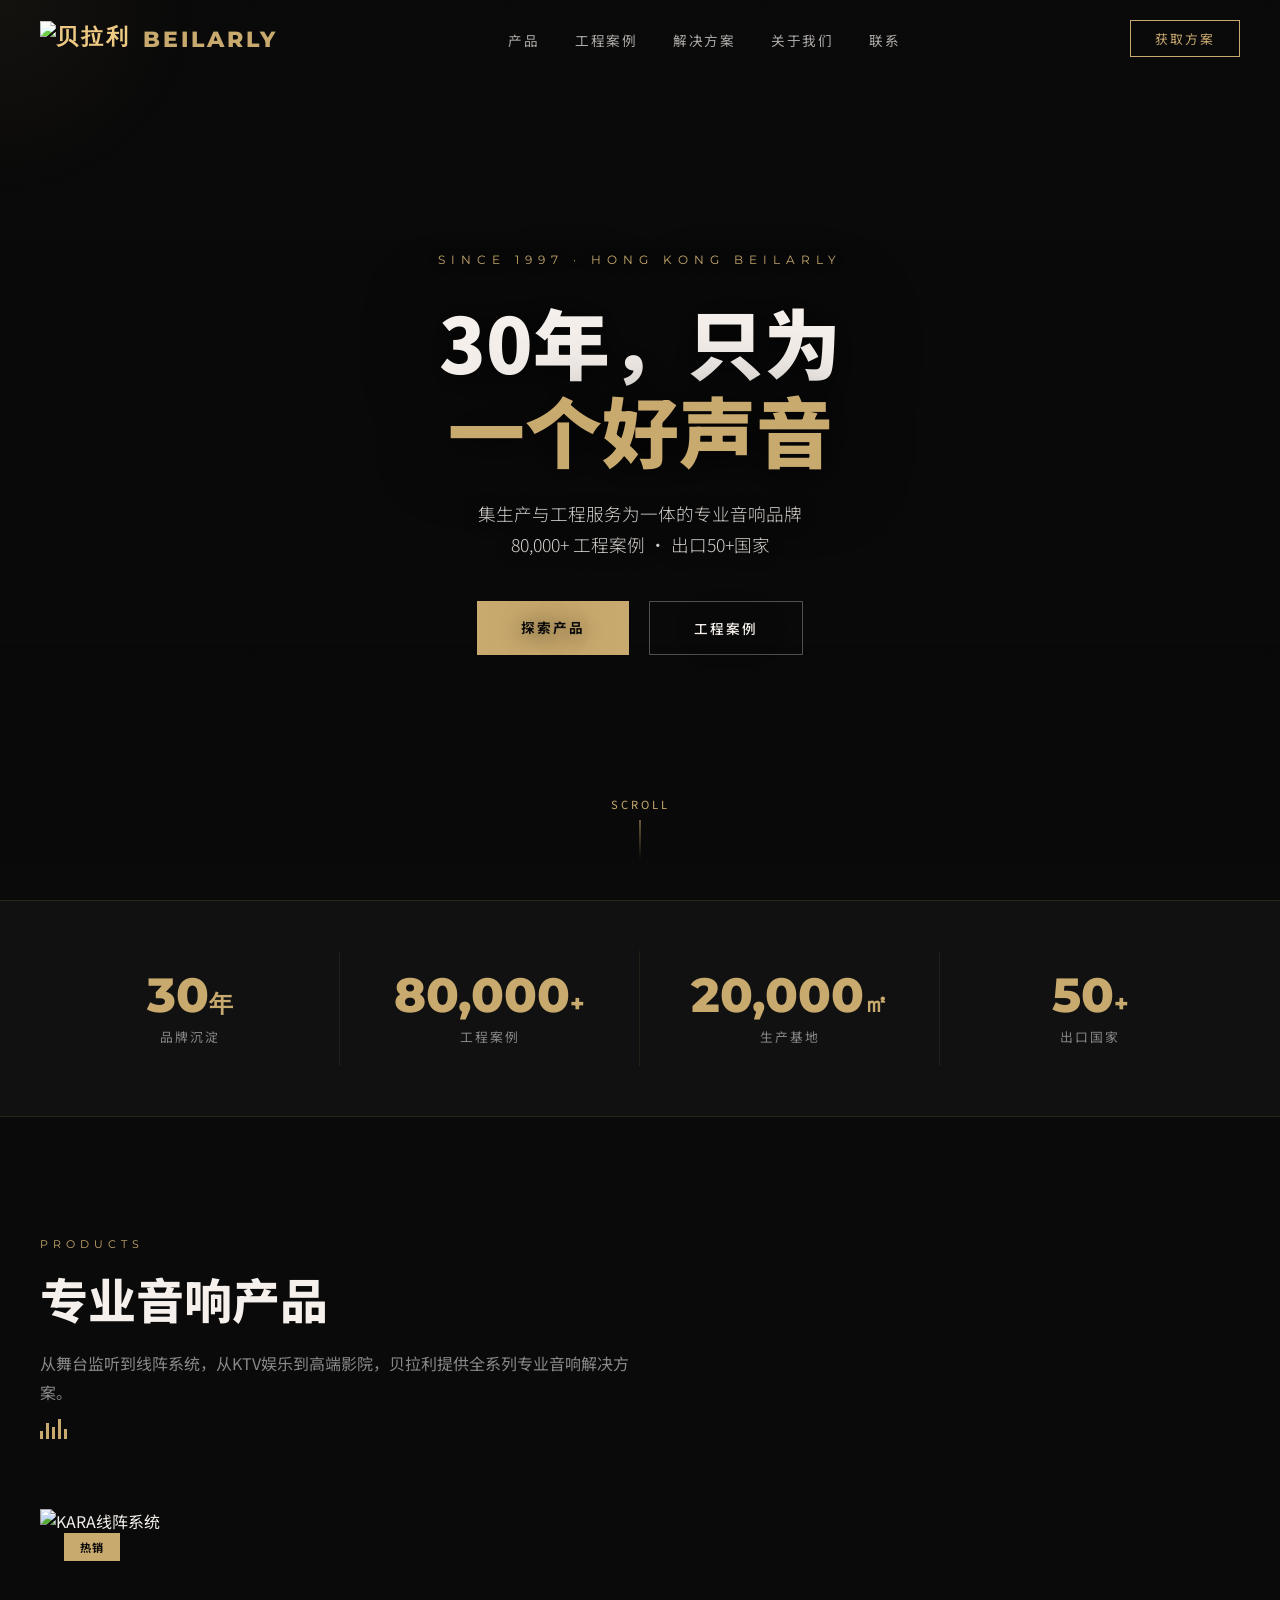
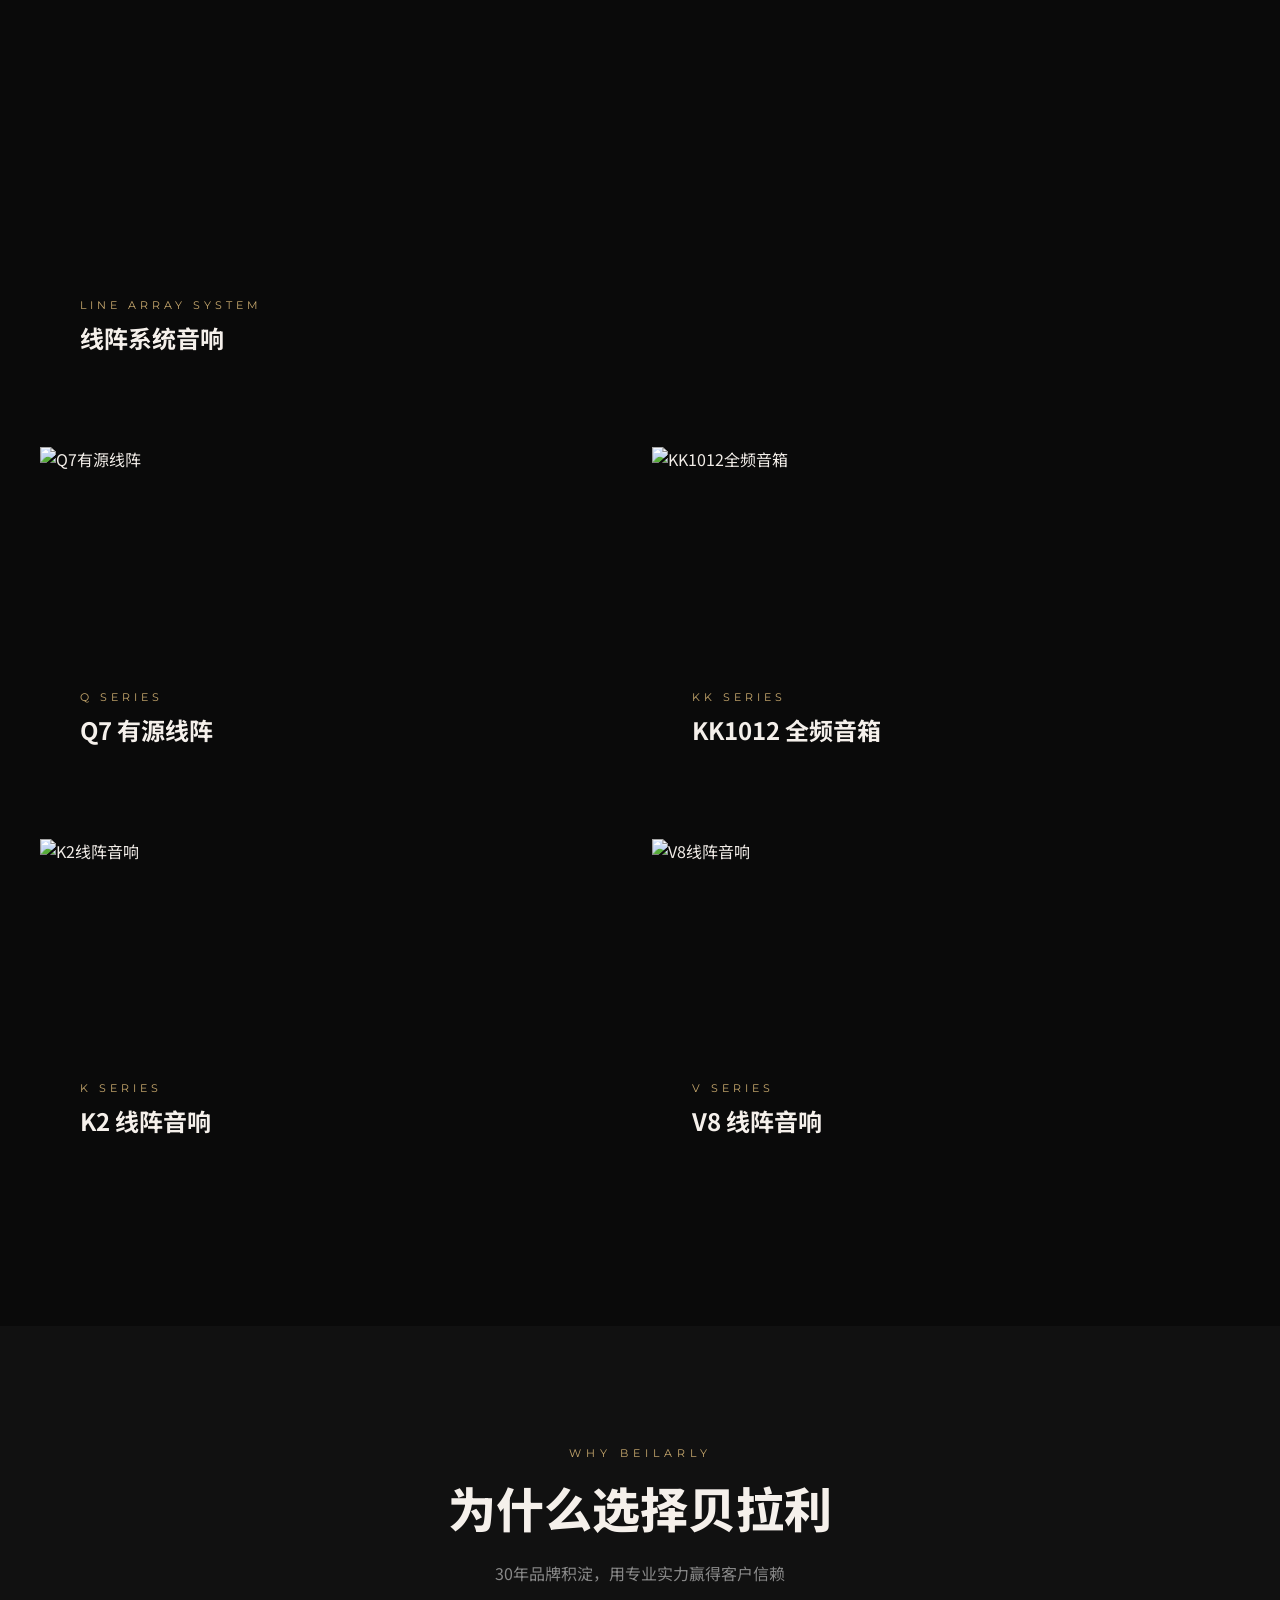
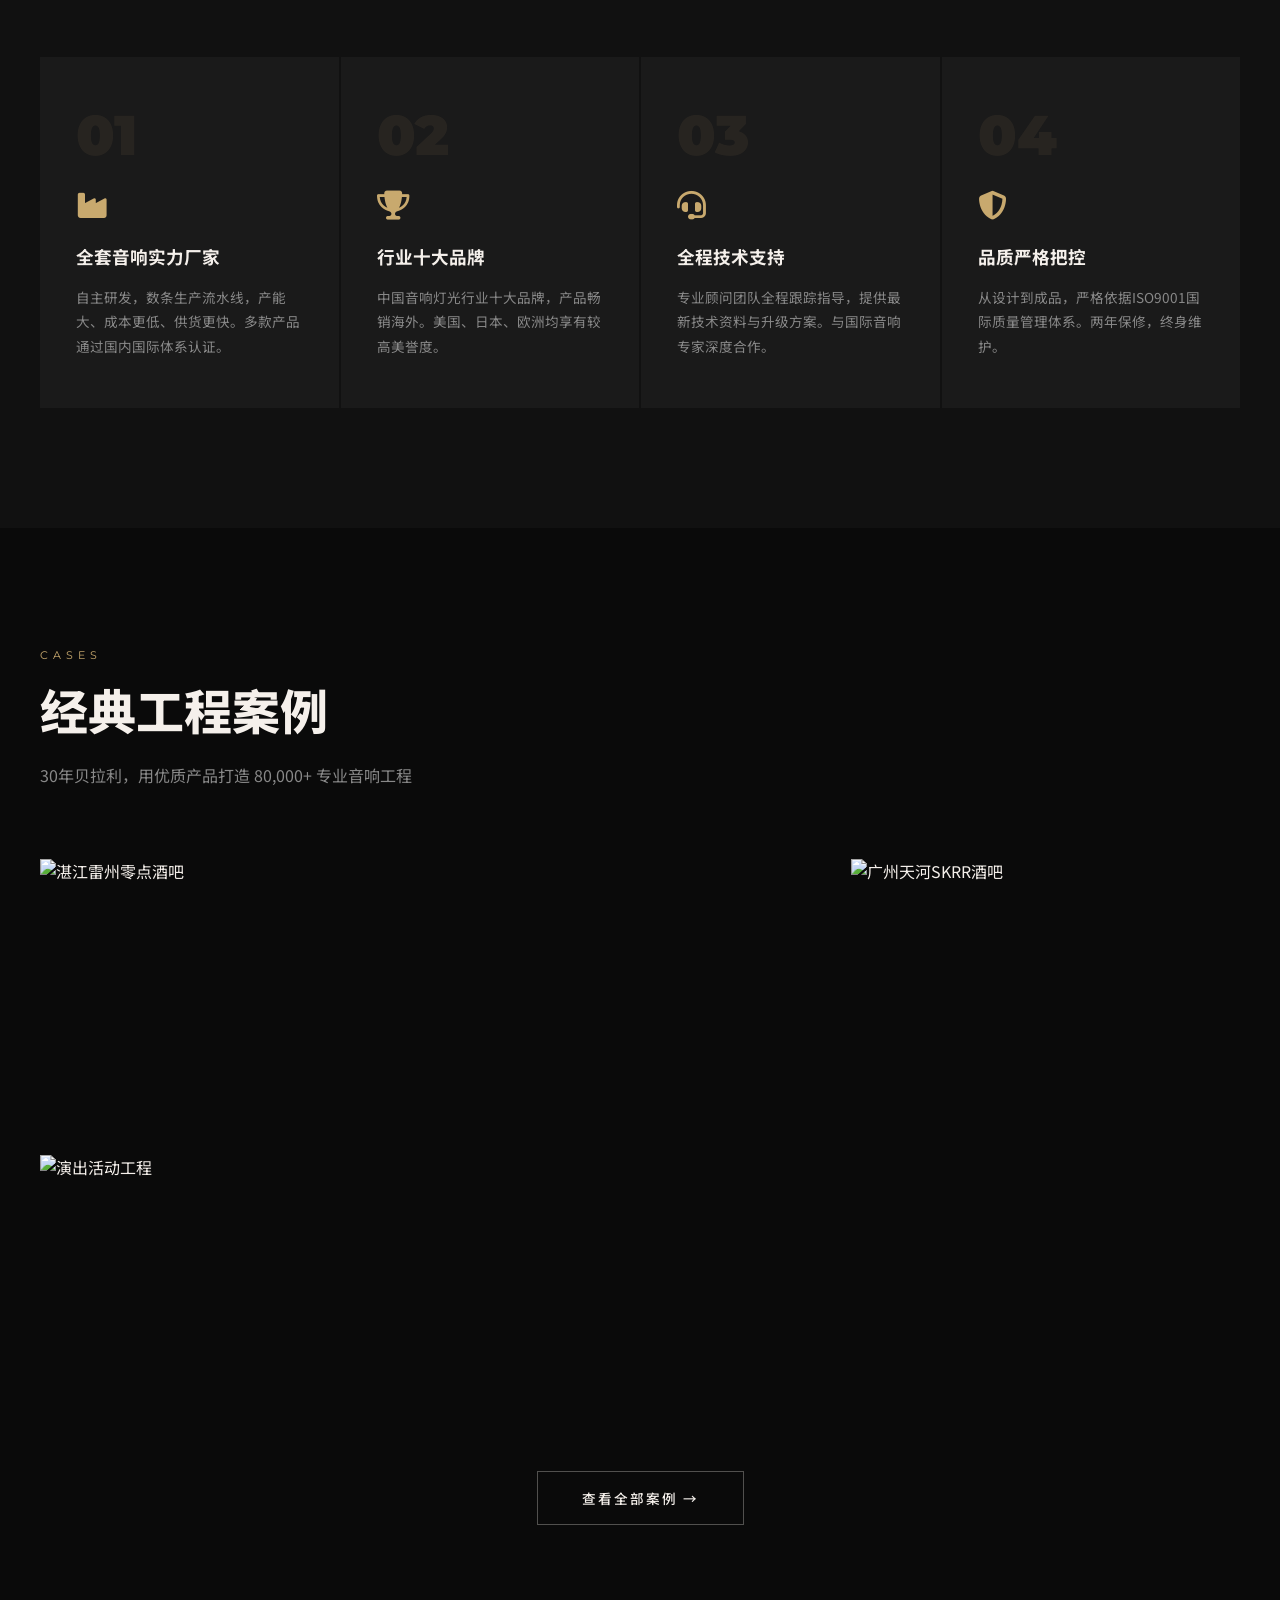
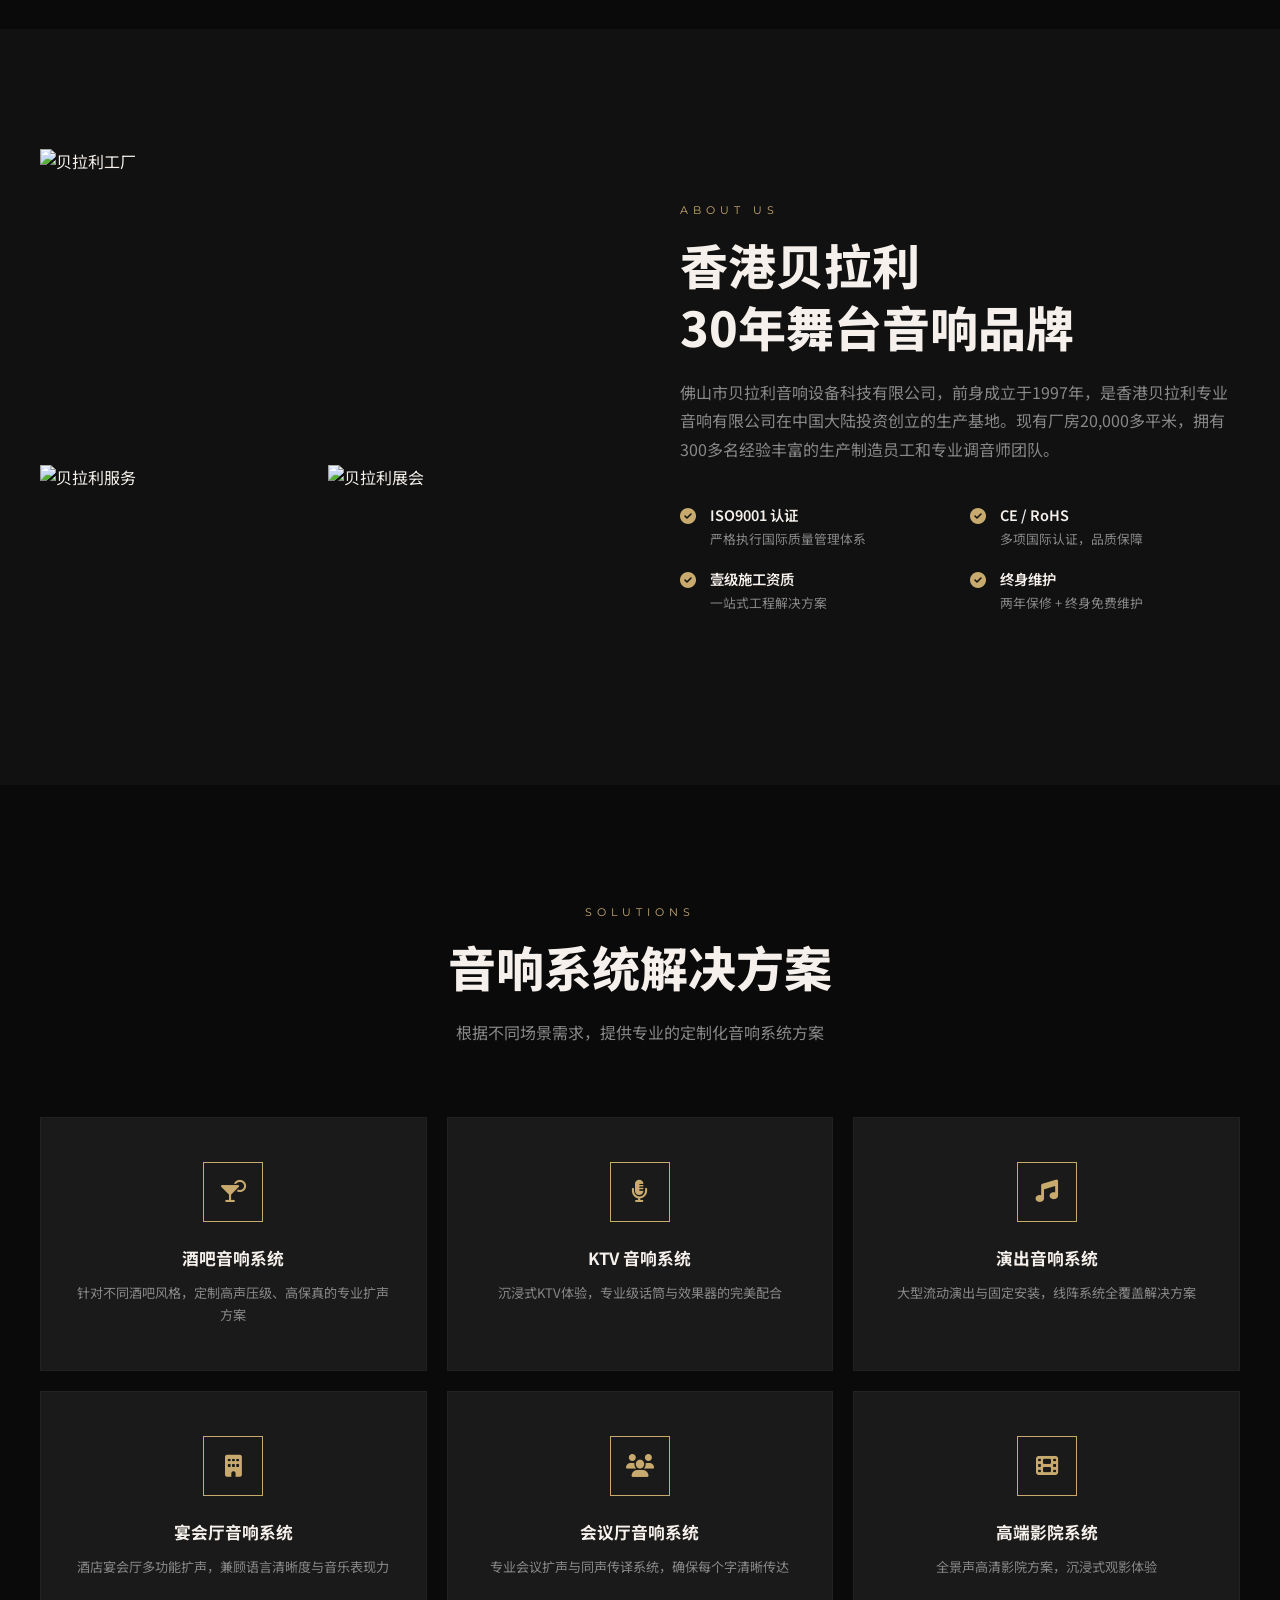
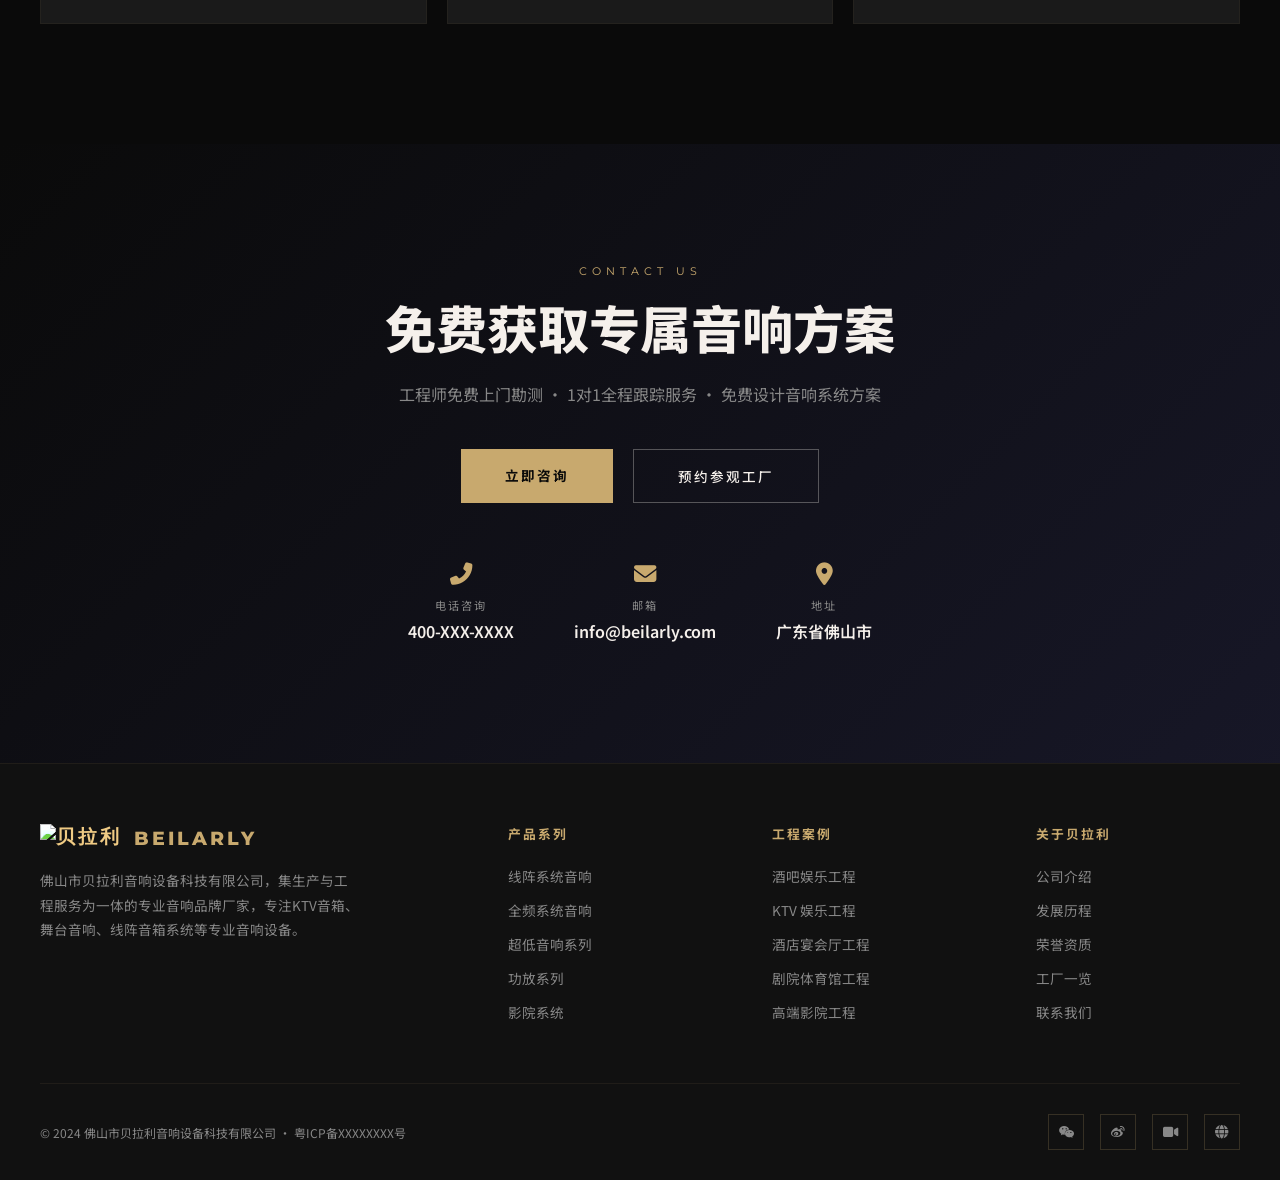
==== index.html @ 73c11d0b "Add optimized homepage" ====
<!DOCTYPE html>
<html lang="zh-CN">
<head>
<meta charset="UTF-8">
<meta name="viewport" content="width=device-width, initial-scale=1.0">
<title>贝拉利音响 — 30年，只为一个好声音</title>
<link rel="preconnect" href="https://fonts.googleapis.com">
<link href="https://fonts.googleapis.com/css2?family=Noto+Sans+SC:wght@300;400;500;700;900&family=Montserrat:wght@300;400;600;700;800;900&display=swap" rel="stylesheet">
<link rel="stylesheet" href="https://cdnjs.cloudflare.com/ajax/libs/font-awesome/6.5.1/css/all.min.css">
<style>
/* ===== RESET & BASE ===== */
*, *::before, *::after { margin: 0; padding: 0; box-sizing: border-box; }
:root {
  --black: #0A0A0A;
  --dark: #111111;
  --dark2: #1A1A1A;
  --dark3: #222222;
  --gold: #C8A96E;
  --gold-light: #E8D5B7;
  --gold-glow: rgba(200,169,110,0.3);
  --white: #F5F0EB;
  --grey: #888888;
  --blue: #1A1A2E;
}
html { scroll-behavior: smooth; font-size: 16px; }
body {
  font-family: 'Noto Sans SC', 'Montserrat', sans-serif;
  background: var(--black);
  color: var(--white);
  overflow-x: hidden;
  -webkit-font-smoothing: antialiased;
}
a { text-decoration: none; color: inherit; transition: all 0.3s ease; }
img { max-width: 100%; display: block; }
.container { max-width: 1280px; margin: 0 auto; padding: 0 40px; }

/* ===== CUSTOM CURSOR GLOW ===== */
.cursor-glow {
  position: fixed;
  width: 400px; height: 400px;
  background: radial-gradient(circle, rgba(200,169,110,0.06) 0%, transparent 70%);
  pointer-events: none;
  z-index: 9999;
  transform: translate(-50%, -50%);
  transition: opacity 0.3s;
}

/* ===== NAVIGATION ===== */
.nav {
  position: fixed; top: 0; left: 0; width: 100%; z-index: 1000;
  padding: 20px 0;
  transition: all 0.4s cubic-bezier(0.4, 0, 0.2, 1);
}
.nav.scrolled {
  background: rgba(10,10,10,0.95);
  backdrop-filter: blur(20px);
  padding: 12px 0;
  border-bottom: 1px solid rgba(200,169,110,0.1);
}
.nav-inner {
  display: flex; justify-content: space-between; align-items: center;
  max-width: 1280px; margin: 0 auto; padding: 0 40px;
}
.nav-logo {
  display: flex; align-items: center; gap: 12px;
  font-family: 'Montserrat', sans-serif;
  font-weight: 800; font-size: 1.4rem;
  letter-spacing: 3px; color: var(--gold);
}
.nav-logo img { height: 36px; filter: brightness(1.2); }
.nav-links { display: flex; gap: 36px; list-style: none; }
.nav-links a {
  font-size: 0.85rem; font-weight: 400; letter-spacing: 1.5px;
  color: rgba(245,240,235,0.7); position: relative;
  text-transform: uppercase;
}
.nav-links a::after {
  content: ''; position: absolute; bottom: -4px; left: 0;
  width: 0; height: 1px; background: var(--gold);
  transition: width 0.3s ease;
}
.nav-links a:hover { color: var(--gold); }
.nav-links a:hover::after { width: 100%; }
.nav-cta {
  padding: 8px 24px; border: 1px solid var(--gold);
  font-size: 0.8rem; letter-spacing: 2px; color: var(--gold);
  transition: all 0.3s ease;
}
.nav-cta:hover {
  background: var(--gold); color: var(--black);
}
.nav-mobile { display: none; font-size: 1.5rem; color: var(--gold); cursor: pointer; }

/* ===== HERO ===== */
.hero {
  position: relative; height: 100vh; min-height: 700px;
  display: flex; align-items: center; justify-content: center;
  overflow: hidden;
}
.hero-bg {
  position: absolute; inset: -10%;
  background: url('https://beilarly.com/uploadfiles/image/202412/1.jpg') center/cover no-repeat;
  transform: scale(1.1);
  will-change: transform;
}
.hero-overlay {
  position: absolute; inset: 0;
  background: linear-gradient(
    180deg,
    rgba(10,10,10,0.65) 0%,
    rgba(10,10,10,0.7) 30%,
    rgba(10,10,10,0.8) 60%,
    rgba(10,10,10,0.97) 100%
  );
}
/* 额外的纯黑底层，彻底压住背景图上的文字 */
.hero-overlay::before {
  content: ''; position: absolute; inset: 0;
  background: rgba(10,10,10,0.35);
}
.hero-content {
  position: relative; z-index: 2; text-align: center;
  padding: 0 40px;
  text-shadow: 0 2px 20px rgba(0,0,0,0.6), 0 0 60px rgba(0,0,0,0.4);
}
.hero-tag {
  display: inline-block;
  font-family: 'Montserrat', sans-serif;
  font-size: 0.75rem; letter-spacing: 6px; text-transform: uppercase;
  color: var(--gold); margin-bottom: 30px;
  text-shadow: 0 1px 10px rgba(0,0,0,0.5);
  opacity: 0; animation: fadeUp 1s ease 0.3s forwards;
}
.hero-title {
  font-size: clamp(2.5rem, 6vw, 5rem);
  font-weight: 900; line-height: 1.15;
  margin-bottom: 24px;
  text-shadow: 0 4px 30px rgba(0,0,0,0.7), 0 0 80px rgba(0,0,0,0.5);
  opacity: 0; animation: fadeUp 1s ease 0.6s forwards;
}
.hero-title .gold { color: var(--gold); }
.hero-sub {
  font-size: 1.1rem; font-weight: 300; color: rgba(245,240,235,0.85);
  max-width: 600px; margin: 0 auto 40px; line-height: 1.8;
  text-shadow: 0 2px 15px rgba(0,0,0,0.6);
  opacity: 0; animation: fadeUp 1s ease 0.9s forwards;
}
.hero-btns {
  display: flex; gap: 20px; justify-content: center; flex-wrap: wrap;
  opacity: 0; animation: fadeUp 1s ease 1.2s forwards;
}
.btn-primary {
  padding: 16px 44px; background: var(--gold); color: var(--black);
  font-weight: 700; font-size: 0.85rem; letter-spacing: 2px;
  text-transform: uppercase; position: relative; overflow: hidden;
  transition: all 0.4s ease;
}
.btn-primary::before {
  content: ''; position: absolute; top: 0; left: -100%;
  width: 100%; height: 100%;
  background: linear-gradient(90deg, transparent, rgba(255,255,255,0.2), transparent);
  transition: left 0.5s ease;
}
.btn-primary:hover::before { left: 100%; }
.btn-primary:hover { transform: translateY(-2px); box-shadow: 0 10px 40px var(--gold-glow); }
.btn-outline {
  padding: 16px 44px; border: 1px solid rgba(245,240,235,0.3);
  font-weight: 500; font-size: 0.85rem; letter-spacing: 2px;
  text-transform: uppercase; color: var(--white);
  transition: all 0.3s ease;
}
.btn-outline:hover {
  border-color: var(--gold); color: var(--gold);
}
.hero-scroll {
  position: absolute; bottom: 40px; left: 50%; transform: translateX(-50%);
  display: flex; flex-direction: column; align-items: center; gap: 8px;
  color: var(--gold); font-size: 0.7rem; letter-spacing: 3px;
  animation: bounce 2s infinite;
}
.hero-scroll .line { width: 1px; height: 40px; background: linear-gradient(to bottom, var(--gold), transparent); }
@keyframes bounce {
  0%, 100% { transform: translateX(-50%) translateY(0); }
  50% { transform: translateX(-50%) translateY(8px); }
}

/* ===== STATS BAR ===== */
.stats {
  background: var(--dark);
  border-top: 1px solid rgba(200,169,110,0.15);
  border-bottom: 1px solid rgba(200,169,110,0.15);
  padding: 50px 0;
}
.stats-grid {
  display: grid; grid-template-columns: repeat(4, 1fr);
  gap: 0; text-align: center;
}
.stat-item {
  padding: 20px;
  border-right: 1px solid rgba(200,169,110,0.1);
}
.stat-item:last-child { border-right: none; }
.stat-number {
  font-family: 'Montserrat', sans-serif;
  font-size: 3rem; font-weight: 800; color: var(--gold);
  line-height: 1;
}
.stat-number span { font-size: 1.5rem; }
.stat-label {
  font-size: 0.8rem; color: var(--grey);
  margin-top: 8px; letter-spacing: 2px;
}

/* ===== WAVE DIVIDER ===== */
.wave-divider {
  width: 100%; height: 2px; margin: 0 auto;
  background: linear-gradient(90deg, transparent, var(--gold), transparent);
  opacity: 0.3;
}

/* ===== SECTION COMMONS ===== */
.section { padding: 120px 0; }
.section-label {
  font-family: 'Montserrat', sans-serif;
  font-size: 0.7rem; letter-spacing: 5px; text-transform: uppercase;
  color: var(--gold); margin-bottom: 16px;
}
.section-title {
  font-size: clamp(2rem, 4vw, 3rem);
  font-weight: 800; line-height: 1.3;
  margin-bottom: 20px;
}
.section-desc {
  font-size: 1rem; color: var(--grey);
  line-height: 1.8; max-width: 600px;
}
.section-header { margin-bottom: 70px; }

/* ===== PRODUCTS ===== */
.products { background: var(--black); }
.products-grid {
  display: grid;
  grid-template-columns: repeat(2, 1fr);
  gap: 24px;
}
.product-card {
  position: relative; overflow: hidden;
  aspect-ratio: 16/10;
  cursor: pointer;
  group: product;
}
.product-card .product-img {
  width: 100%; height: 100%; object-fit: cover;
  transition: transform 0.8s cubic-bezier(0.4, 0, 0.2, 1);
}
.product-card:hover .product-img { transform: scale(1.08); }
.product-card .product-overlay {
  position: absolute; inset: 0;
  background: linear-gradient(0deg, rgba(10,10,10,0.9) 0%, rgba(10,10,10,0.2) 50%, transparent 100%);
  display: flex; flex-direction: column; justify-content: flex-end;
  padding: 40px;
  transition: all 0.4s ease;
}
.product-card:hover .product-overlay {
  background: linear-gradient(0deg, rgba(10,10,10,0.95) 0%, rgba(10,10,10,0.4) 50%, rgba(10,10,10,0.1) 100%);
}
.product-series {
  font-family: 'Montserrat', sans-serif;
  font-size: 0.7rem; letter-spacing: 4px; text-transform: uppercase;
  color: var(--gold); margin-bottom: 8px;
}
.product-name {
  font-size: 1.5rem; font-weight: 700;
  margin-bottom: 8px;
}
.product-desc {
  font-size: 0.85rem; color: var(--grey);
  opacity: 0; transform: translateY(10px);
  transition: all 0.4s ease 0.1s;
}
.product-card:hover .product-desc {
  opacity: 1; transform: translateY(0);
}
.product-card .product-tag {
  position: absolute; top: 24px; left: 24px;
  padding: 6px 16px; background: var(--gold);
  color: var(--black); font-size: 0.7rem; font-weight: 700;
  letter-spacing: 1px;
}
/* Large card */
.product-card.large {
  grid-column: span 2;
  aspect-ratio: 21/9;
}

/* ===== ADVANTAGES ===== */
.advantages { background: var(--dark); }
.adv-grid {
  display: grid; grid-template-columns: repeat(4, 1fr);
  gap: 2px;
}
.adv-card {
  background: var(--dark2);
  padding: 50px 36px;
  position: relative; overflow: hidden;
  transition: all 0.4s ease;
}
.adv-card::before {
  content: ''; position: absolute; top: 0; left: 0;
  width: 100%; height: 3px;
  background: var(--gold);
  transform: scaleX(0); transform-origin: left;
  transition: transform 0.4s ease;
}
.adv-card:hover::before { transform: scaleX(1); }
.adv-card:hover { background: var(--dark3); }
.adv-num {
  font-family: 'Montserrat', sans-serif;
  font-size: 3.5rem; font-weight: 900;
  color: rgba(200,169,110,0.08); line-height: 1;
  margin-bottom: 20px;
}
.adv-card:hover .adv-num { color: rgba(200,169,110,0.15); }
.adv-icon {
  font-size: 1.8rem; color: var(--gold);
  margin-bottom: 20px;
}
.adv-title {
  font-size: 1.1rem; font-weight: 700;
  margin-bottom: 14px; line-height: 1.5;
}
.adv-text {
  font-size: 0.85rem; color: var(--grey);
  line-height: 1.8;
}

/* ===== CASES ===== */
.cases { background: var(--black); }
.cases-grid {
  display: grid;
  grid-template-columns: repeat(3, 1fr);
  grid-template-rows: repeat(2, 280px);
  gap: 16px;
}
.case-card {
  position: relative; overflow: hidden; cursor: pointer;
}
.case-card.wide { grid-column: span 2; }
.case-card.tall { grid-row: span 2; }
.case-card img {
  width: 100%; height: 100%; object-fit: cover;
  transition: transform 0.8s cubic-bezier(0.4, 0, 0.2, 1);
}
.case-card:hover img { transform: scale(1.06); }
.case-info {
  position: absolute; inset: 0;
  background: linear-gradient(0deg, rgba(10,10,10,0.85) 0%, transparent 60%);
  display: flex; flex-direction: column; justify-content: flex-end;
  padding: 30px; opacity: 0;
  transition: opacity 0.4s ease;
}
.case-card:hover .case-info { opacity: 1; }
.case-cat {
  font-family: 'Montserrat', sans-serif;
  font-size: 0.65rem; letter-spacing: 3px; text-transform: uppercase;
  color: var(--gold); margin-bottom: 6px;
}
.case-name { font-size: 1.2rem; font-weight: 700; }

/* ===== ABOUT ===== */
.about { background: var(--dark); }
.about-grid {
  display: grid;
  grid-template-columns: 1fr 1fr;
  gap: 80px; align-items: center;
}
.about-images {
  display: grid; grid-template-columns: 1fr 1fr;
  gap: 16px;
}
.about-images .img-main {
  grid-column: span 2;
  height: 300px; overflow: hidden;
}
.about-images .img-main img {
  width: 100%; height: 100%; object-fit: cover;
  transition: transform 0.6s ease;
}
.about-images .img-main:hover img { transform: scale(1.04); }
.about-images .img-small {
  height: 200px; overflow: hidden;
}
.about-images .img-small img {
  width: 100%; height: 100%; object-fit: cover;
  transition: transform 0.6s ease;
}
.about-images .img-small:hover img { transform: scale(1.04); }
.about-text .section-desc { margin-bottom: 30px; }
.about-features {
  display: grid; grid-template-columns: 1fr 1fr;
  gap: 20px; margin-top: 40px;
}
.about-feat {
  display: flex; align-items: flex-start; gap: 14px;
}
.about-feat i {
  color: var(--gold); font-size: 1rem; margin-top: 4px;
}
.about-feat-text h4 {
  font-size: 0.9rem; font-weight: 600; margin-bottom: 4px;
}
.about-feat-text p {
  font-size: 0.8rem; color: var(--grey);
}

/* ===== SOLUTIONS ===== */
.solutions { background: var(--black); }
.sol-grid {
  display: grid; grid-template-columns: repeat(3, 1fr);
  gap: 20px;
}
.sol-card {
  background: var(--dark2);
  border: 1px solid rgba(200,169,110,0.06);
  padding: 44px 32px;
  text-align: center;
  transition: all 0.4s ease;
  position: relative; overflow: hidden;
}
.sol-card::after {
  content: ''; position: absolute; bottom: 0; left: 0;
  width: 100%; height: 2px;
  background: var(--gold);
  transform: scaleX(0);
  transition: transform 0.4s ease;
}
.sol-card:hover::after { transform: scaleX(1); }
.sol-card:hover {
  border-color: rgba(200,169,110,0.2);
  transform: translateY(-4px);
  box-shadow: 0 20px 60px rgba(0,0,0,0.4);
}
.sol-icon {
  width: 60px; height: 60px;
  border: 1px solid var(--gold);
  display: flex; align-items: center; justify-content: center;
  margin: 0 auto 24px;
  font-size: 1.4rem; color: var(--gold);
  transition: all 0.3s ease;
}
.sol-card:hover .sol-icon {
  background: var(--gold); color: var(--black);
}
.sol-title {
  font-size: 1.05rem; font-weight: 700;
  margin-bottom: 12px;
}
.sol-text {
  font-size: 0.82rem; color: var(--grey);
  line-height: 1.7;
}

/* ===== CONTACT CTA ===== */
.contact-cta {
  position: relative; padding: 120px 0;
  overflow: hidden;
}
.contact-cta .cta-bg {
  position: absolute; inset: 0;
  background: url('https://beilarly.com/views/beilarly/im/s.jpg') center/cover no-repeat;
  filter: brightness(0.3);
}
.contact-cta .cta-overlay {
  position: absolute; inset: 0;
  background: linear-gradient(135deg, rgba(10,10,10,0.9), rgba(26,26,46,0.8));
}
.cta-content {
  position: relative; z-index: 2;
  text-align: center;
}
.cta-content .section-title {
  font-size: clamp(2rem, 4vw, 3.2rem);
}
.cta-content .section-desc {
  margin: 0 auto 40px; text-align: center;
}
.cta-btns {
  display: flex; gap: 20px; justify-content: center; flex-wrap: wrap;
  margin-bottom: 60px;
}
.cta-contacts {
  display: flex; gap: 60px; justify-content: center; flex-wrap: wrap;
}
.cta-contact-item {
  text-align: center;
}
.cta-contact-item i {
  font-size: 1.4rem; color: var(--gold); margin-bottom: 12px;
}
.cta-contact-item .label {
  font-size: 0.7rem; letter-spacing: 2px; color: var(--grey);
  margin-bottom: 6px; text-transform: uppercase;
}
.cta-contact-item .value {
  font-size: 1rem; font-weight: 600;
}

/* ===== FOOTER ===== */
.footer {
  background: var(--dark);
  border-top: 1px solid rgba(200,169,110,0.08);
  padding: 60px 0 30px;
}
.footer-grid {
  display: grid;
  grid-template-columns: 2fr 1fr 1fr 1fr;
  gap: 60px; margin-bottom: 50px;
}
.footer-brand p {
  font-size: 0.85rem; color: var(--grey);
  line-height: 1.8; margin-top: 16px;
  max-width: 320px;
}
.footer h4 {
  font-size: 0.8rem; letter-spacing: 2px;
  text-transform: uppercase; color: var(--gold);
  margin-bottom: 20px;
}
.footer ul { list-style: none; }
.footer li { margin-bottom: 10px; }
.footer li a {
  font-size: 0.85rem; color: var(--grey);
  transition: color 0.3s;
}
.footer li a:hover { color: var(--gold); }
.footer-bottom {
  border-top: 1px solid rgba(200,169,110,0.08);
  padding-top: 30px;
  display: flex; justify-content: space-between; align-items: center;
  font-size: 0.75rem; color: var(--grey);
}
.footer-socials { display: flex; gap: 16px; }
.footer-socials a {
  width: 36px; height: 36px;
  border: 1px solid rgba(200,169,110,0.2);
  display: flex; align-items: center; justify-content: center;
  color: var(--grey); font-size: 0.85rem;
  transition: all 0.3s ease;
}
.footer-socials a:hover {
  border-color: var(--gold);
  color: var(--gold);
  transform: translateY(-2px);
}

/* ===== ANIMATIONS ===== */
@keyframes fadeUp {
  from { opacity: 0; transform: translateY(30px); }
  to { opacity: 1; transform: translateY(0); }
}
.reveal {
  opacity: 0; transform: translateY(40px);
  transition: all 0.8s cubic-bezier(0.4, 0, 0.2, 1);
}
.reveal.visible {
  opacity: 1; transform: translateY(0);
}
.reveal-delay-1 { transition-delay: 0.1s; }
.reveal-delay-2 { transition-delay: 0.2s; }
.reveal-delay-3 { transition-delay: 0.3s; }
.reveal-delay-4 { transition-delay: 0.4s; }

/* ===== SOUND WAVE ANIMATION ===== */
.soundwave {
  display: flex; gap: 3px; align-items: flex-end;
  height: 20px; margin-top: 12px;
}
.soundwave .bar {
  width: 3px; background: var(--gold);
  animation: wave 1.2s ease-in-out infinite;
}
.soundwave .bar:nth-child(1) { height: 8px; animation-delay: 0s; }
.soundwave .bar:nth-child(2) { height: 16px; animation-delay: 0.1s; }
.soundwave .bar:nth-child(3) { height: 12px; animation-delay: 0.2s; }
.soundwave .bar:nth-child(4) { height: 20px; animation-delay: 0.3s; }
.soundwave .bar:nth-child(5) { height: 10px; animation-delay: 0.4s; }
@keyframes wave {
  0%, 100% { transform: scaleY(1); }
  50% { transform: scaleY(0.4); }
}

/* ===== RESPONSIVE ===== */
@media (max-width: 1024px) {
  .products-grid { grid-template-columns: 1fr; }
  .product-card.large { grid-column: span 1; aspect-ratio: 16/10; }
  .adv-grid { grid-template-columns: repeat(2, 1fr); }
  .cases-grid { grid-template-columns: repeat(2, 1fr); grid-template-rows: auto; }
  .case-card.wide { grid-column: span 1; }
  .case-card.tall { grid-row: span 1; }
  .case-card { height: 250px; }
  .about-grid { grid-template-columns: 1fr; gap: 50px; }
  .footer-grid { grid-template-columns: repeat(2, 1fr); gap: 40px; }
  .sol-grid { grid-template-columns: repeat(2, 1fr); }
}
@media (max-width: 768px) {
  .container { padding: 0 20px; }
  .nav-links { display: none; }
  .nav-mobile { display: block; }
  .section { padding: 80px 0; }
  .stats-grid { grid-template-columns: repeat(2, 1fr); }
  .stat-item { border-right: none; border-bottom: 1px solid rgba(200,169,110,0.1); }
  .adv-grid { grid-template-columns: 1fr; }
  .cases-grid { grid-template-columns: 1fr; }
  .sol-grid { grid-template-columns: 1fr; }
  .about-features { grid-template-columns: 1fr; }
  .footer-grid { grid-template-columns: 1fr; gap: 30px; }
  .footer-bottom { flex-direction: column; gap: 16px; text-align: center; }
  .cta-contacts { gap: 30px; }
  .hero-btns { flex-direction: column; align-items: center; }
}

/* ===== SCROLLBAR ===== */
::-webkit-scrollbar { width: 6px; }
::-webkit-scrollbar-track { background: var(--black); }
::-webkit-scrollbar-thumb { background: rgba(200,169,110,0.3); border-radius: 3px; }
::-webkit-scrollbar-thumb:hover { background: var(--gold); }

/* ===== LOADING ===== */
.loader {
  position: fixed; inset: 0; z-index: 10000;
  background: var(--black);
  display: flex; align-items: center; justify-content: center;
  flex-direction: column; gap: 20px;
  transition: opacity 0.6s ease, visibility 0.6s ease;
}
.loader.done { opacity: 0; visibility: hidden; }
.loader-logo {
  font-family: 'Montserrat', sans-serif;
  font-size: 1.8rem; font-weight: 800;
  letter-spacing: 6px; color: var(--gold);
}
.loader-bar {
  width: 120px; height: 2px;
  background: rgba(200,169,110,0.15);
  overflow: hidden;
}
.loader-bar::after {
  content: ''; display: block;
  width: 40%; height: 100%;
  background: var(--gold);
  animation: loadSlide 1s ease infinite;
}
@keyframes loadSlide {
  from { transform: translateX(-100%); }
  to { transform: translateX(350%); }
}
</style>
</head>
<body>

<!-- LOADER -->
<div class="loader" id="loader">
  <div class="loader-logo">BEILARLY</div>
  <div class="loader-bar"></div>
</div>

<!-- CURSOR GLOW -->
<div class="cursor-glow" id="cursorGlow"></div>

<!-- NAVIGATION -->
<nav class="nav" id="nav">
  <div class="nav-inner">
    <a href="#" class="nav-logo">
      <img src="https://beilarly.com/views/beilarly/im/logo2.png" alt="贝拉利">
      BEILARLY
    </a>
    <ul class="nav-links">
      <li><a href="#products">产品</a></li>
      <li><a href="#cases">工程案例</a></li>
      <li><a href="#solutions">解决方案</a></li>
      <li><a href="#about">关于我们</a></li>
      <li><a href="#contact">联系</a></li>
    </ul>
    <a href="#contact" class="nav-cta">获取方案</a>
    <div class="nav-mobile" id="navMobile"><i class="fas fa-bars"></i></div>
  </div>
</nav>

<!-- HERO -->
<section class="hero">
  <div class="hero-bg"></div>
  <div class="hero-overlay"></div>
  <div class="hero-content">
    <div class="hero-tag">SINCE 1997 · HONG KONG BEILARLY</div>
    <h1 class="hero-title">
      30年，只为<br><span class="gold">一个好声音</span>
    </h1>
    <p class="hero-sub">
      集生产与工程服务为一体的专业音响品牌<br>
      80,000+ 工程案例 · 出口50+国家
    </p>
    <div class="hero-btns">
      <a href="#products" class="btn-primary">探索产品</a>
      <a href="#cases" class="btn-outline">工程案例</a>
    </div>
  </div>
  <div class="hero-scroll">
    <span>SCROLL</span>
    <div class="line"></div>
  </div>
</section>

<!-- STATS BAR -->
<section class="stats">
  <div class="container">
    <div class="stats-grid">
      <div class="stat-item reveal">
        <div class="stat-number" data-count="30">0<span>年</span></div>
        <div class="stat-label">品牌沉淀</div>
      </div>
      <div class="stat-item reveal reveal-delay-1">
        <div class="stat-number" data-count="80000">0<span>+</span></div>
        <div class="stat-label">工程案例</div>
      </div>
      <div class="stat-item reveal reveal-delay-2">
        <div class="stat-number" data-count="20000">0<span>㎡</span></div>
        <div class="stat-label">生产基地</div>
      </div>
      <div class="stat-item reveal reveal-delay-3">
        <div class="stat-number" data-count="50">0<span>+</span></div>
        <div class="stat-label">出口国家</div>
      </div>
    </div>
  </div>
</section>

<!-- PRODUCTS -->
<section class="products section" id="products">
  <div class="container">
    <div class="section-header reveal">
      <div class="section-label">PRODUCTS</div>
      <h2 class="section-title">专业音响产品</h2>
      <p class="section-desc">从舞台监听到线阵系统，从KTV娱乐到高端影院，贝拉利提供全系列专业音响解决方案。</p>
      <div class="soundwave">
        <div class="bar"></div><div class="bar"></div><div class="bar"></div><div class="bar"></div><div class="bar"></div>
      </div>
    </div>
    <div class="products-grid">
      <div class="product-card large reveal">
        <img class="product-img" src="https://beilarly.com/uploadfiles/image/201908/113.jpg" alt="KARA线阵系统">
        <div class="product-overlay">
          <div class="product-series">LINE ARRAY SYSTEM</div>
          <div class="product-name">线阵系统音响</div>
          <div class="product-desc">KARA 双8寸全频线阵 — 适用于体育馆、歌剧院等大型扩声场所</div>
        </div>
        <div class="product-tag">热销</div>
      </div>
      <div class="product-card reveal">
        <img class="product-img" src="https://beilarly.com/uploadfiles/image/201904/564.png" alt="Q7有源线阵">
        <div class="product-overlay">
          <div class="product-series">Q SERIES</div>
          <div class="product-name">Q7 有源线阵</div>
          <div class="product-desc">单12寸二分频有源线阵，适合舞台演出</div>
        </div>
      </div>
      <div class="product-card reveal reveal-delay-1">
        <img class="product-img" src="https://beilarly.com/uploadfiles/image/202305/3.jpg" alt="KK1012全频音箱">
        <div class="product-overlay">
          <div class="product-series">KK SERIES</div>
          <div class="product-name">KK1012 全频音箱</div>
          <div class="product-desc">单12寸全频音箱，多功能适用场景</div>
        </div>
      </div>
      <div class="product-card reveal">
        <img class="product-img" src="https://beilarly.com/uploadfiles/image/201905/521.jpg" alt="K2线阵音响">
        <div class="product-overlay">
          <div class="product-series">K SERIES</div>
          <div class="product-name">K2 线阵音响</div>
          <div class="product-desc">双12寸线阵，适合体育馆、歌剧院</div>
        </div>
      </div>
      <div class="product-card reveal reveal-delay-1">
        <img class="product-img" src="https://beilarly.com/uploadfiles/image/201904/551.jpg" alt="V8线阵音响">
        <div class="product-overlay">
          <div class="product-series">V SERIES</div>
          <div class="product-name">V8 线阵音响</div>
          <div class="product-desc">双10寸全频线阵，适合酒吧、宴会厅</div>
        </div>
      </div>
    </div>
  </div>
</section>

<!-- ADVANTAGES -->
<section class="advantages section" id="advantages">
  <div class="container">
    <div class="section-header reveal" style="text-align:center;">
      <div class="section-label" style="text-align:center;">WHY BEILARLY</div>
      <h2 class="section-title" style="text-align:center;">为什么选择贝拉利</h2>
      <p class="section-desc" style="margin:0 auto;text-align:center;">30年品牌积淀，用专业实力赢得客户信赖</p>
    </div>
    <div class="adv-grid">
      <div class="adv-card reveal">
        <div class="adv-num">01</div>
        <div class="adv-icon"><i class="fas fa-industry"></i></div>
        <h3 class="adv-title">全套音响实力厂家</h3>
        <p class="adv-text">自主研发，数条生产流水线，产能大、成本更低、供货更快。多款产品通过国内国际体系认证。</p>
      </div>
      <div class="adv-card reveal reveal-delay-1">
        <div class="adv-num">02</div>
        <div class="adv-icon"><i class="fas fa-trophy"></i></div>
        <h3 class="adv-title">行业十大品牌</h3>
        <p class="adv-text">中国音响灯光行业十大品牌，产品畅销海外。美国、日本、欧洲均享有较高美誉度。</p>
      </div>
      <div class="adv-card reveal reveal-delay-2">
        <div class="adv-num">03</div>
        <div class="adv-icon"><i class="fas fa-headset"></i></div>
        <h3 class="adv-title">全程技术支持</h3>
        <p class="adv-text">专业顾问团队全程跟踪指导，提供最新技术资料与升级方案。与国际音响专家深度合作。</p>
      </div>
      <div class="adv-card reveal reveal-delay-3">
        <div class="adv-num">04</div>
        <div class="adv-icon"><i class="fas fa-shield-alt"></i></div>
        <h3 class="adv-title">品质严格把控</h3>
        <p class="adv-text">从设计到成品，严格依据ISO9001国际质量管理体系。两年保修，终身维护。</p>
      </div>
    </div>
  </div>
</section>

<!-- CASES -->
<section class="cases section" id="cases">
  <div class="container">
    <div class="section-header reveal">
      <div class="section-label">CASES</div>
      <h2 class="section-title">经典工程案例</h2>
      <p class="section-desc">30年贝拉利，用优质产品打造 80,000+ 专业音响工程</p>
    </div>
    <div class="cases-grid">
      <div class="case-card wide reveal">
        <img src="https://beilarly.com/uploadfiles/image/202403/35.jpg" alt="湛江雷州零点酒吧">
        <div class="case-info">
          <div class="case-cat">酒吧娱乐工程</div>
          <div class="case-name">湛江雷州零点酒吧</div>
        </div>
      </div>
      <div class="case-card reveal">
        <img src="https://beilarly.com/uploadfiles/image/202403/32.jpg" alt="广州天河SKRR酒吧">
        <div class="case-info">
          <div class="case-cat">酒吧娱乐工程</div>
          <div class="case-name">广州天河 SKRR 酒吧</div>
        </div>
      </div>
      <div class="case-card reveal reveal-delay-1">
        <img src="https://beilarly.com/uploadfiles/image/201903/733.jpg" alt="演出活动工程">
        <div class="case-info">
          <div class="case-cat">演出活动</div>
          <div class="case-name">大型演出音响工程</div>
        </div>
      </div>
    </div>
    <div style="text-align:center; margin-top:50px;" class="reveal">
      <a href="https://beilarly.com/cases.html" class="btn-outline" target="_blank">查看全部案例 →</a>
    </div>
  </div>
</section>

<!-- ABOUT -->
<section class="about section" id="about">
  <div class="container">
    <div class="about-grid">
      <div class="about-images reveal">
        <div class="img-main">
          <img src="https://beilarly.com/views/beilarly/im/zb1.jpg" alt="贝拉利工厂">
        </div>
        <div class="img-small">
          <img src="https://beilarly.com/views/beilarly/im/zb2.jpg" alt="贝拉利服务">
        </div>
        <div class="img-small">
          <img src="https://beilarly.com/views/beilarly/im/zb3.jpg" alt="贝拉利展会">
        </div>
      </div>
      <div class="about-text reveal">
        <div class="section-label">ABOUT US</div>
        <h2 class="section-title">香港贝拉利<br>30年舞台音响品牌</h2>
        <p class="section-desc">
          佛山市贝拉利音响设备科技有限公司，前身成立于1997年，是香港贝拉利专业音响有限公司在中国大陆投资创立的生产基地。现有厂房20,000多平米，拥有300多名经验丰富的生产制造员工和专业调音师团队。
        </p>
        <div class="about-features">
          <div class="about-feat">
            <i class="fas fa-check-circle"></i>
            <div class="about-feat-text">
              <h4>ISO9001 认证</h4>
              <p>严格执行国际质量管理体系</p>
            </div>
          </div>
          <div class="about-feat">
            <i class="fas fa-check-circle"></i>
            <div class="about-feat-text">
              <h4>CE / RoHS</h4>
              <p>多项国际认证，品质保障</p>
            </div>
          </div>
          <div class="about-feat">
            <i class="fas fa-check-circle"></i>
            <div class="about-feat-text">
              <h4>壹级施工资质</h4>
              <p>一站式工程解决方案</p>
            </div>
          </div>
          <div class="about-feat">
            <i class="fas fa-check-circle"></i>
            <div class="about-feat-text">
              <h4>终身维护</h4>
              <p>两年保修 + 终身免费维护</p>
            </div>
          </div>
        </div>
      </div>
    </div>
  </div>
</section>

<!-- SOLUTIONS -->
<section class="solutions section" id="solutions">
  <div class="container">
    <div class="section-header reveal" style="text-align:center;">
      <div class="section-label" style="text-align:center;">SOLUTIONS</div>
      <h2 class="section-title" style="text-align:center;">音响系统解决方案</h2>
      <p class="section-desc" style="margin:0 auto;text-align:center;">根据不同场景需求，提供专业的定制化音响系统方案</p>
    </div>
    <div class="sol-grid">
      <div class="sol-card reveal">
        <div class="sol-icon"><i class="fas fa-cocktail"></i></div>
        <h3 class="sol-title">酒吧音响系统</h3>
        <p class="sol-text">针对不同酒吧风格，定制高声压级、高保真的专业扩声方案</p>
      </div>
      <div class="sol-card reveal reveal-delay-1">
        <div class="sol-icon"><i class="fas fa-microphone-alt"></i></div>
        <h3 class="sol-title">KTV 音响系统</h3>
        <p class="sol-text">沉浸式KTV体验，专业级话筒与效果器的完美配合</p>
      </div>
      <div class="sol-card reveal reveal-delay-2">
        <div class="sol-icon"><i class="fas fa-music"></i></div>
        <h3 class="sol-title">演出音响系统</h3>
        <p class="sol-text">大型流动演出与固定安装，线阵系统全覆盖解决方案</p>
      </div>
      <div class="sol-card reveal">
        <div class="sol-icon"><i class="fas fa-building"></i></div>
        <h3 class="sol-title">宴会厅音响系统</h3>
        <p class="sol-text">酒店宴会厅多功能扩声，兼顾语言清晰度与音乐表现力</p>
      </div>
      <div class="sol-card reveal reveal-delay-1">
        <div class="sol-icon"><i class="fas fa-users"></i></div>
        <h3 class="sol-title">会议厅音响系统</h3>
        <p class="sol-text">专业会议扩声与同声传译系统，确保每个字清晰传达</p>
      </div>
      <div class="sol-card reveal reveal-delay-2">
        <div class="sol-icon"><i class="fas fa-film"></i></div>
        <h3 class="sol-title">高端影院系统</h3>
        <p class="sol-text">全景声高清影院方案，沉浸式观影体验</p>
      </div>
    </div>
  </div>
</section>

<!-- CONTACT CTA -->
<section class="contact-cta" id="contact">
  <div class="cta-bg"></div>
  <div class="cta-overlay"></div>
  <div class="container">
    <div class="cta-content reveal">
      <div class="section-label">CONTACT US</div>
      <h2 class="section-title">免费获取专属音响方案</h2>
      <p class="section-desc">工程师免费上门勘测 · 1对1全程跟踪服务 · 免费设计音响系统方案</p>
      <div class="cta-btns">
        <a href="https://beilarly.com/contact.html" class="btn-primary" target="_blank">立即咨询</a>
        <a href="https://beilarly.com/factory.html" class="btn-outline" target="_blank">预约参观工厂</a>
      </div>
      <div class="cta-contacts">
        <div class="cta-contact-item">
          <i class="fas fa-phone-alt"></i>
          <div class="label">电话咨询</div>
          <div class="value">400-XXX-XXXX</div>
        </div>
        <div class="cta-contact-item">
          <i class="fas fa-envelope"></i>
          <div class="label">邮箱</div>
          <div class="value">info@beilarly.com</div>
        </div>
        <div class="cta-contact-item">
          <i class="fas fa-map-marker-alt"></i>
          <div class="label">地址</div>
          <div class="value">广东省佛山市</div>
        </div>
      </div>
    </div>
  </div>
</section>

<!-- FOOTER -->
<footer class="footer">
  <div class="container">
    <div class="footer-grid">
      <div class="footer-brand">
        <a href="#" class="nav-logo" style="font-size:1.2rem;">
          <img src="https://beilarly.com/views/beilarly/im/logo2.png" alt="贝拉利" style="height:28px;">
          BEILARLY
        </a>
        <p>佛山市贝拉利音响设备科技有限公司，集生产与工程服务为一体的专业音响品牌厂家，专注KTV音箱、舞台音响、线阵音箱系统等专业音响设备。</p>
      </div>
      <div>
        <h4>产品系列</h4>
        <ul>
          <li><a href="https://beilarly.com/xianzhenxitongyinxiang.html" target="_blank">线阵系统音响</a></li>
          <li><a href="https://beilarly.com/quanpinxitongyinxiang.html" target="_blank">全频系统音响</a></li>
          <li><a href="https://beilarly.com/chaodiyinxiangxilie.html" target="_blank">超低音响系列</a></li>
          <li><a href="https://beilarly.com/gongfangxilie.html" target="_blank">功放系列</a></li>
          <li><a href="https://beilarly.com/yingyuanxitong.html" target="_blank">影院系统</a></li>
        </ul>
      </div>
      <div>
        <h4>工程案例</h4>
        <ul>
          <li><a href="https://beilarly.com/bar_cases.html" target="_blank">酒吧娱乐工程</a></li>
          <li><a href="https://beilarly.com/KTVyulechangsuogongcheng.html" target="_blank">KTV 娱乐工程</a></li>
          <li><a href="https://beilarly.com/yanhuiting.html" target="_blank">酒店宴会厅工程</a></li>
          <li><a href="https://beilarly.com/huiyi.html" target="_blank">剧院体育馆工程</a></li>
          <li><a href="https://beilarly.com/yingyuan.html" target="_blank">高端影院工程</a></li>
        </ul>
      </div>
      <div>
        <h4>关于贝拉利</h4>
        <ul>
          <li><a href="https://beilarly.com/about.html" target="_blank">公司介绍</a></li>
          <li><a href="https://beilarly.com/history.html" target="_blank">发展历程</a></li>
          <li><a href="https://beilarly.com/zhengshu.html" target="_blank">荣誉资质</a></li>
          <li><a href="https://beilarly.com/factory.html" target="_blank">工厂一览</a></li>
          <li><a href="https://beilarly.com/contact.html" target="_blank">联系我们</a></li>
        </ul>
      </div>
    </div>
    <div class="footer-bottom">
      <span>© 2024 佛山市贝拉利音响设备科技有限公司 · 粤ICP备XXXXXXXX号</span>
      <div class="footer-socials">
        <a href="#"><i class="fab fa-weixin"></i></a>
        <a href="#"><i class="fab fa-weibo"></i></a>
        <a href="#"><i class="fas fa-video"></i></a>
        <a href="http://www.beilarlyhk.com/" target="_blank"><i class="fas fa-globe"></i></a>
      </div>
    </div>
  </div>
</footer>

<script>
// ===== LOADER =====
window.addEventListener('load', () => {
  setTimeout(() => document.getElementById('loader').classList.add('done'), 800);
});

// ===== NAV SCROLL =====
const nav = document.getElementById('nav');
window.addEventListener('scroll', () => {
  nav.classList.toggle('scrolled', window.scrollY > 80);
});

// ===== CURSOR GLOW =====
const glow = document.getElementById('cursorGlow');
if (window.innerWidth > 768) {
  document.addEventListener('mousemove', (e) => {
    glow.style.left = e.clientX + 'px';
    glow.style.top = e.clientY + 'px';
  });
} else {
  glow.style.display = 'none';
}

// ===== REVEAL ON SCROLL =====
const reveals = document.querySelectorAll('.reveal');
const observer = new IntersectionObserver((entries) => {
  entries.forEach(entry => {
    if (entry.isIntersecting) {
      entry.target.classList.add('visible');
      observer.unobserve(entry.target);
    }
  });
}, { threshold: 0.15, rootMargin: '0px 0px -50px 0px' });
reveals.forEach(el => observer.observe(el));

// ===== NUMBER COUNTER =====
const counters = document.querySelectorAll('[data-count]');
const counterObserver = new IntersectionObserver((entries) => {
  entries.forEach(entry => {
    if (entry.isIntersecting) {
      const el = entry.target;
      const target = parseInt(el.dataset.count);
      const suffix = el.querySelector('span') ? el.querySelector('span').outerHTML : '';
      let current = 0;
      const step = target / 60;
      const timer = setInterval(() => {
        current += step;
        if (current >= target) {
          current = target;
          clearInterval(timer);
        }
        el.innerHTML = Math.floor(current).toLocaleString() + suffix;
      }, 25);
      counterObserver.unobserve(el);
    }
  });
}, { threshold: 0.5 });
counters.forEach(el => counterObserver.observe(el));

// ===== SMOOTH SCROLL =====
document.querySelectorAll('a[href^="#"]').forEach(a => {
  a.addEventListener('click', (e) => {
    e.preventDefault();
    const target = document.querySelector(a.getAttribute('href'));
    if (target) {
      target.scrollIntoView({ behavior: 'smooth', block: 'start' });
    }
  });
});

// ===== MOBILE NAV (basic toggle) =====
const navMobile = document.getElementById('navMobile');
const navLinks = document.querySelector('.nav-links');
navMobile.addEventListener('click', () => {
  if (navLinks.style.display === 'flex') {
    navLinks.style.display = 'none';
  } else {
    navLinks.style.display = 'flex';
    navLinks.style.flexDirection = 'column';
    navLinks.style.position = 'absolute';
    navLinks.style.top = '100%';
    navLinks.style.left = '0';
    navLinks.style.width = '100%';
    navLinks.style.background = 'rgba(10,10,10,0.98)';
    navLinks.style.padding = '20px';
    navLinks.style.gap = '16px';
  }
});

// ===== PARALLAX HERO =====
window.addEventListener('scroll', () => {
  const hero = document.querySelector('.hero-bg');
  if (hero) {
    const scrolled = window.scrollY;
    // 保留 CSS 的 scale 基准，只叠加 translateY
    hero.style.transform = `scale(1.1) translateY(${scrolled * 0.25}px)`;
  }
  // Hero 淡出效果
  const heroContent = document.querySelector('.hero-content');
  if (heroContent && window.scrollY < 800) {
    heroContent.style.opacity = 1 - window.scrollY / 600;
  }
});
</script>
</body>
</html>
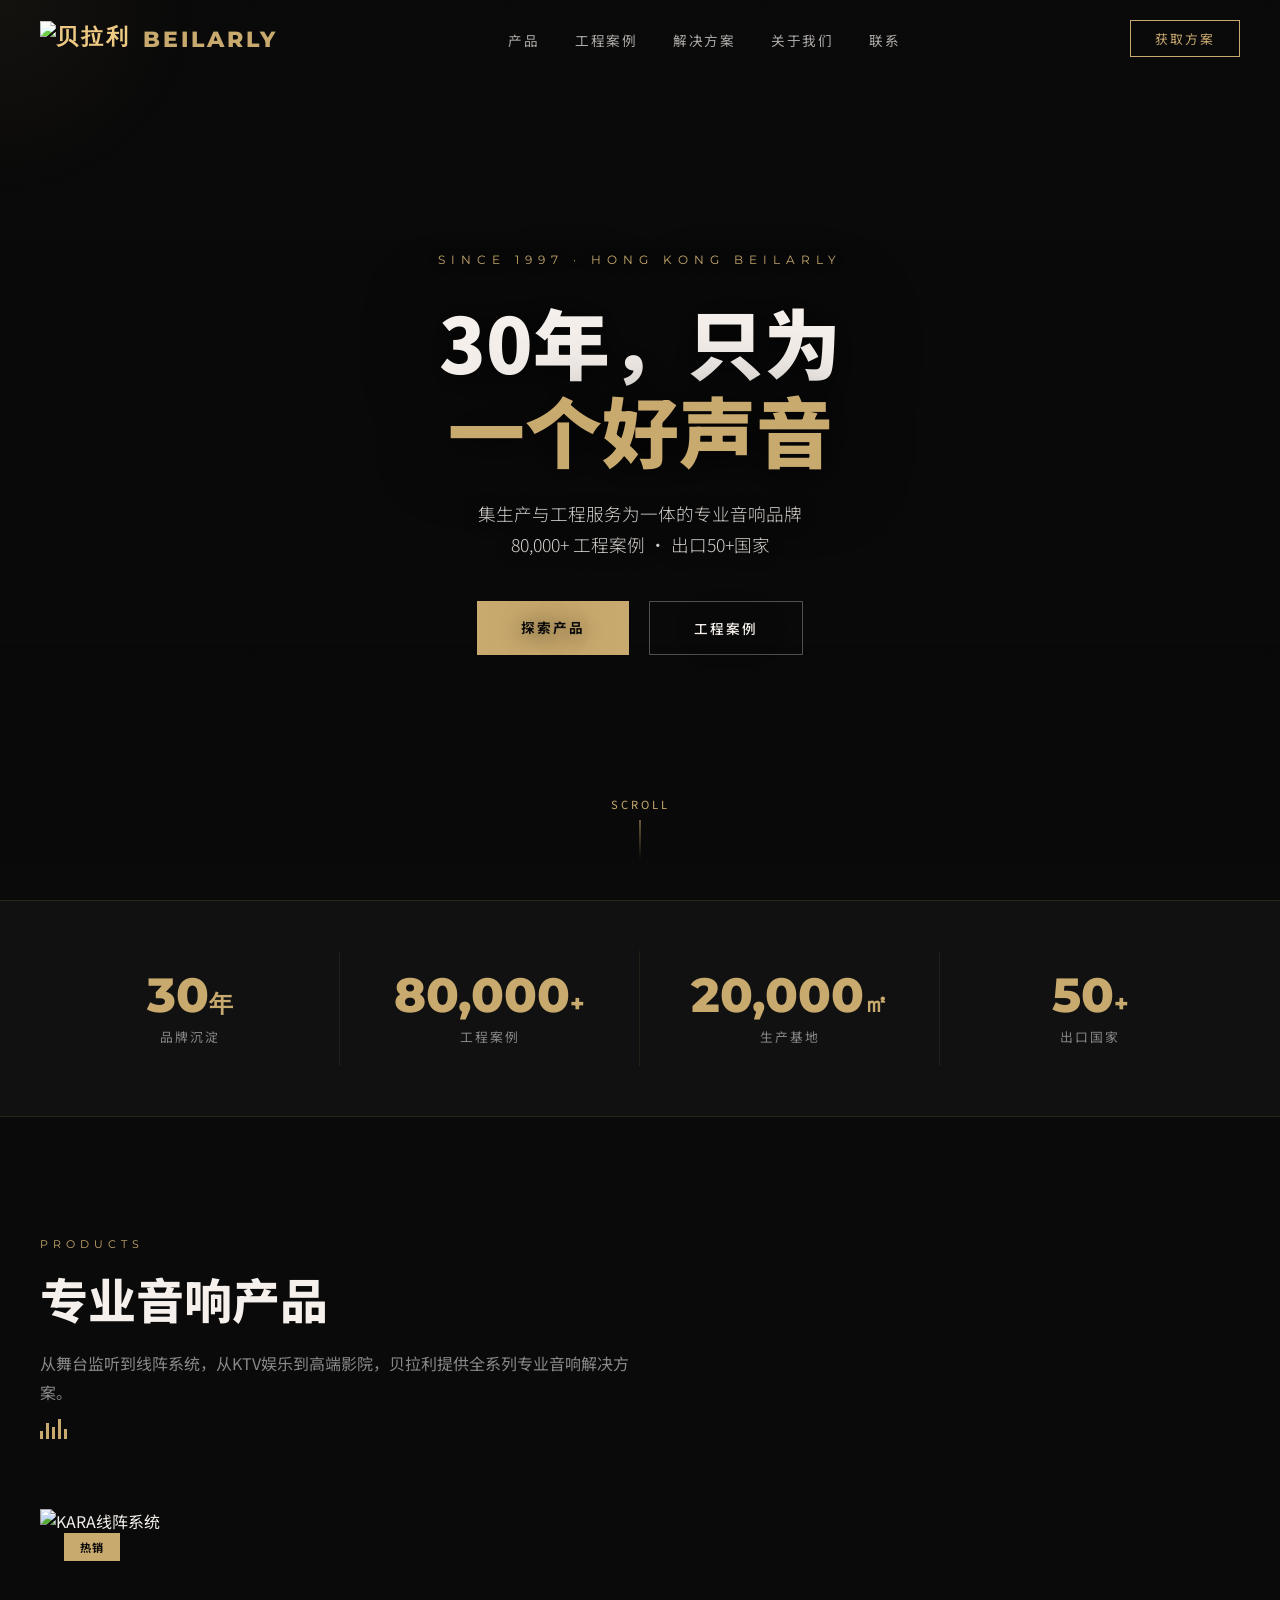
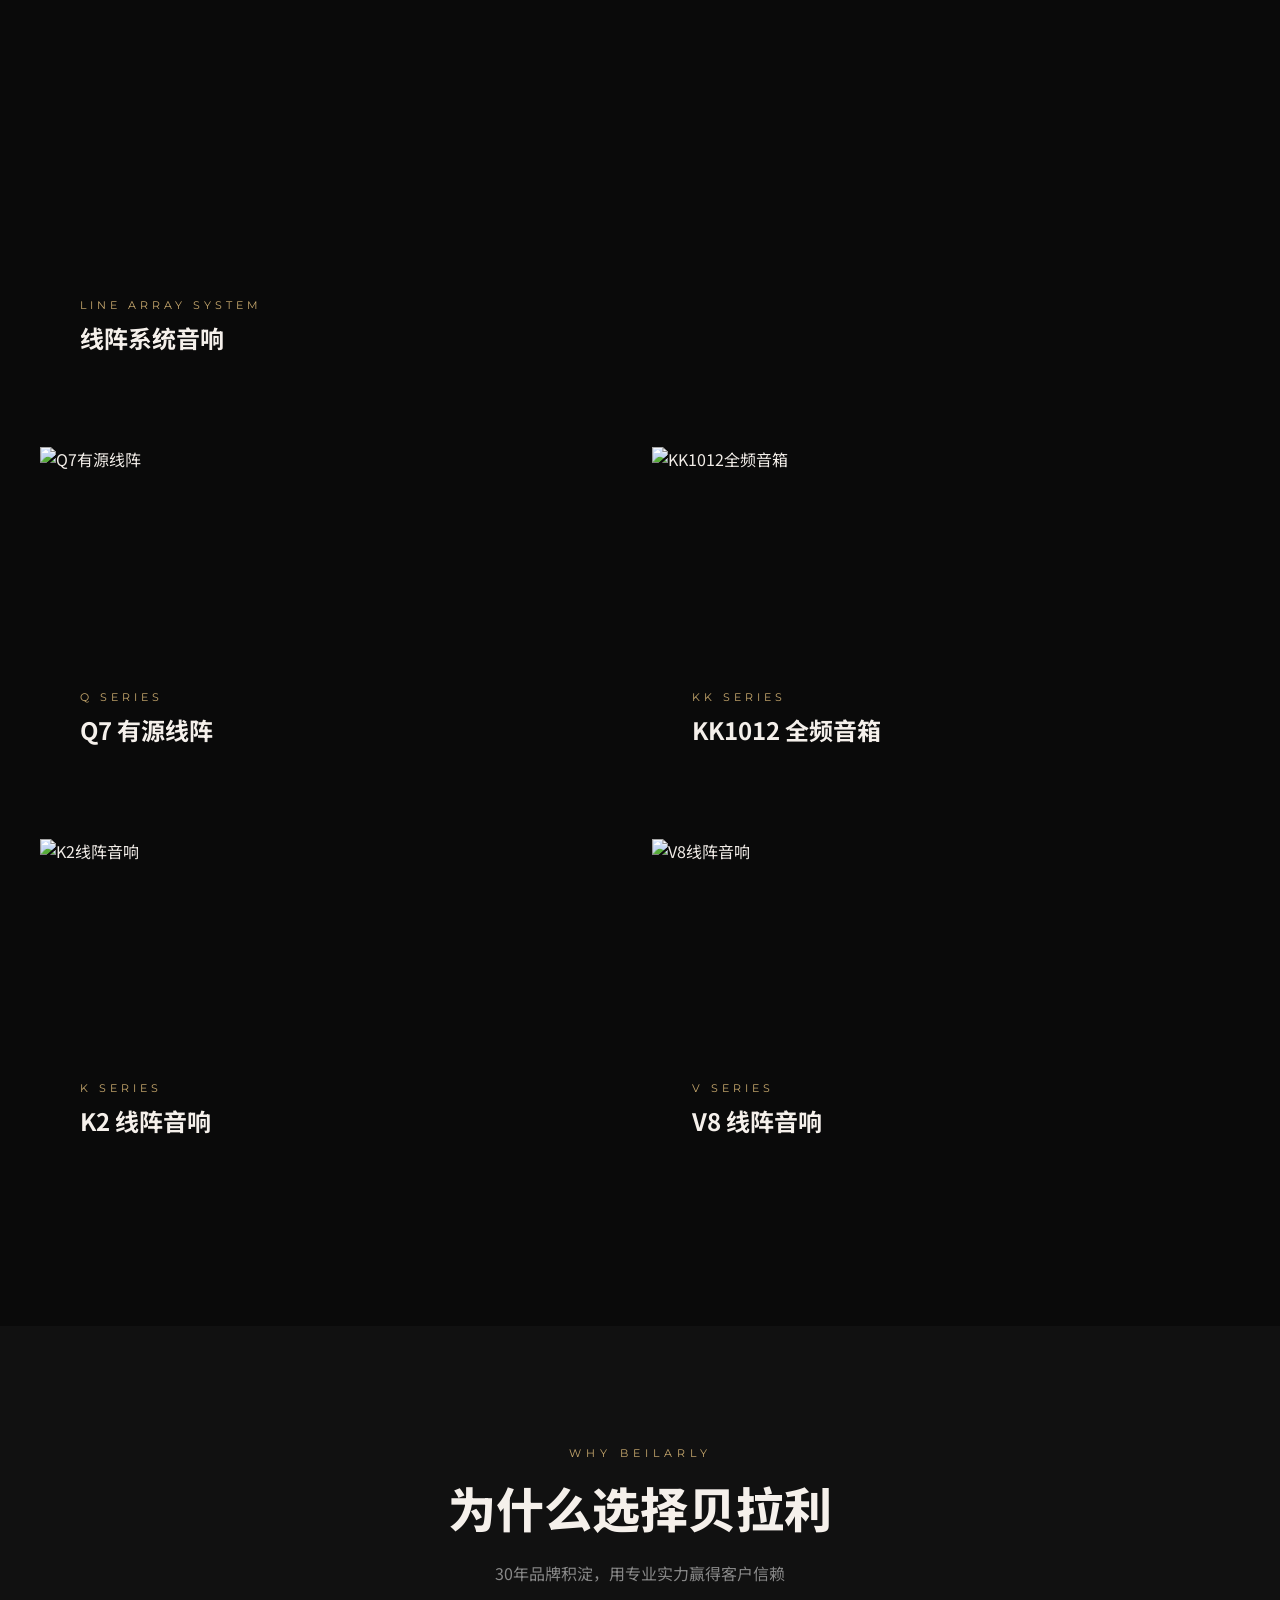
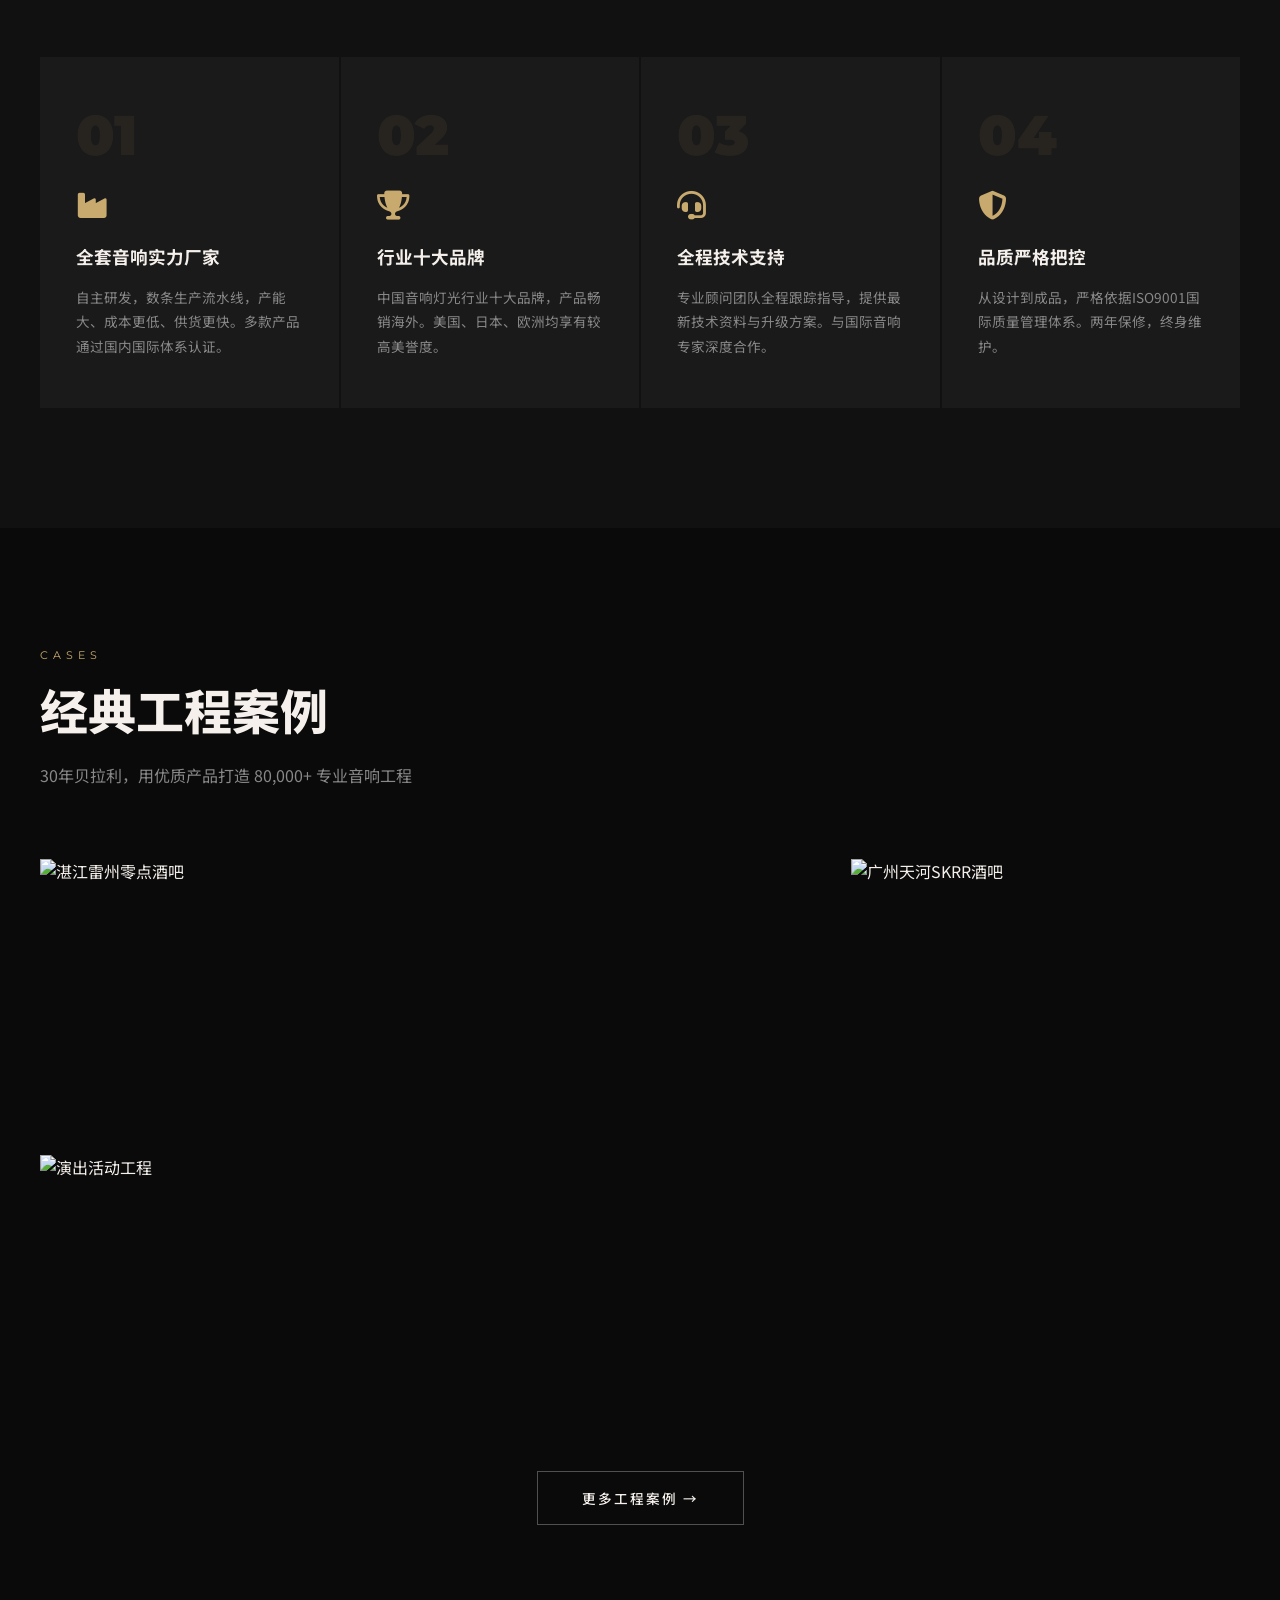
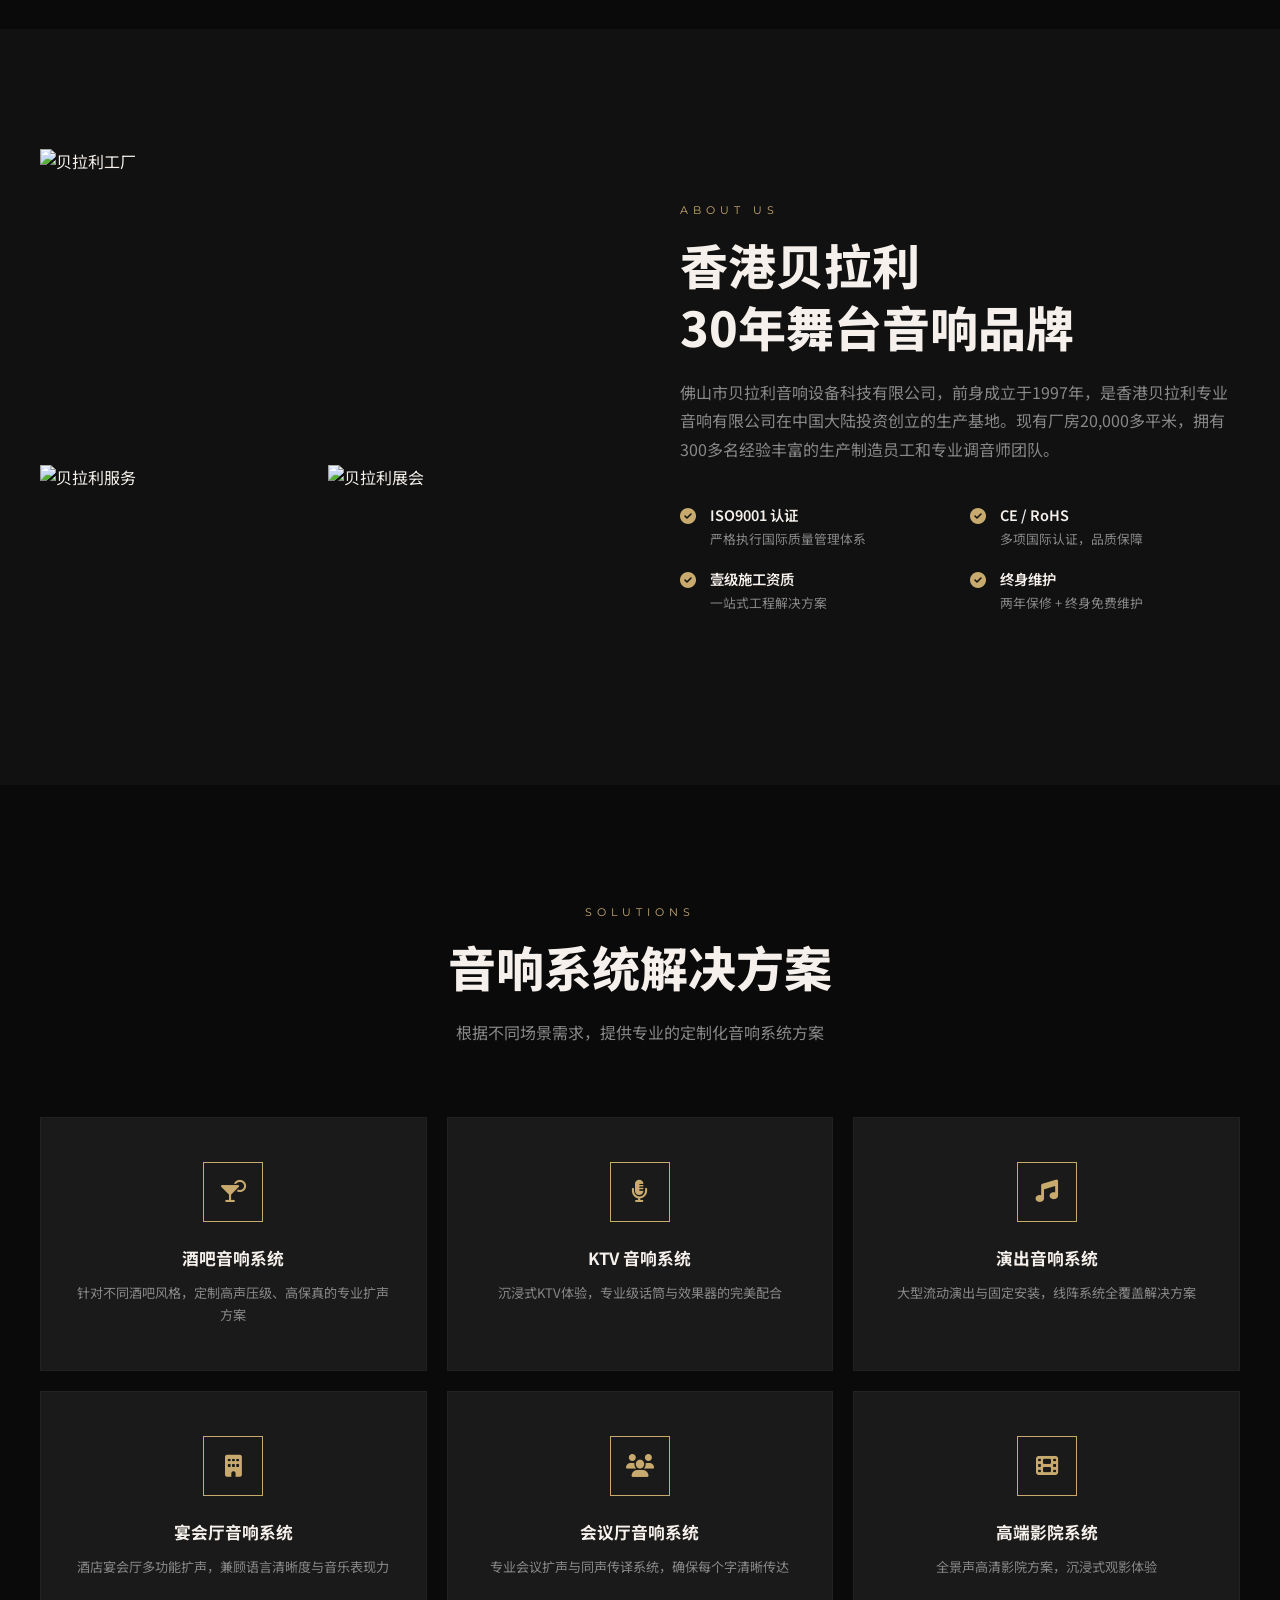
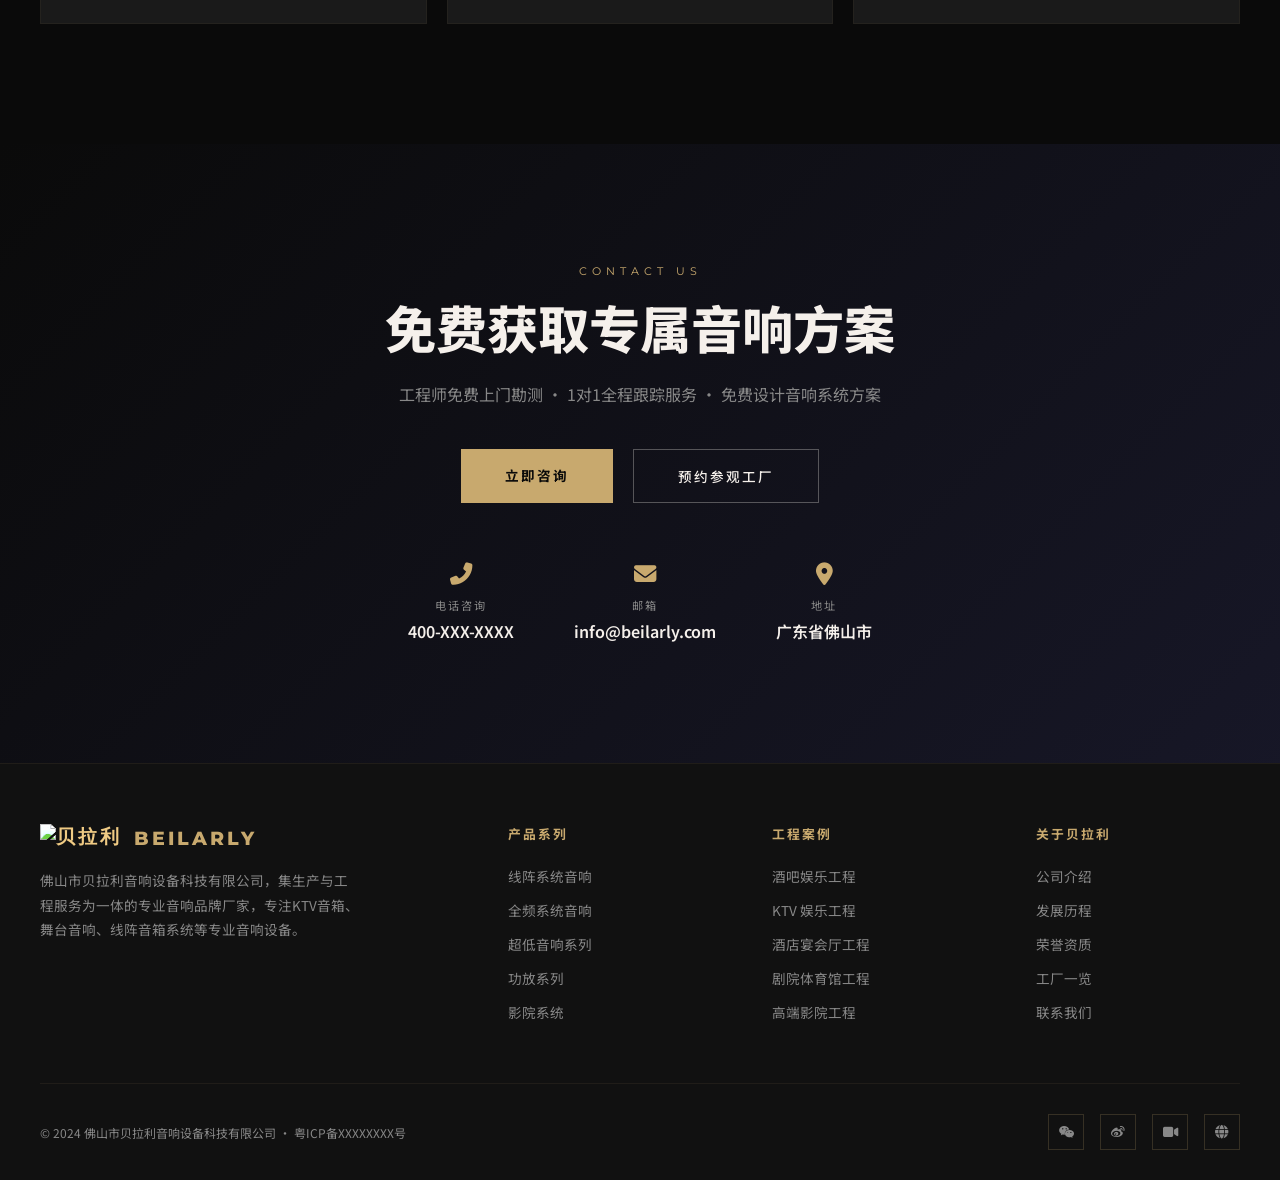
==== commit c155e9e3: "Update index.html" ====
--- a/index.html
+++ b/index.html
@@ -675,13 +675,13 @@
       BEILARLY
     </a>
     <ul class="nav-links">
-      <li><a href="#products">产品</a></li>
-      <li><a href="#cases">工程案例</a></li>
-      <li><a href="#solutions">解决方案</a></li>
-      <li><a href="#about">关于我们</a></li>
-      <li><a href="#contact">联系</a></li>
+      <li><a href="products.html">产品</a></li>
+      <li><a href="cases.html">工程案例</a></li>
+      <li><a href="solutions.html">解决方案</a></li>
+      <li><a href="about.html">关于我们</a></li>
+      <li><a href="contact.html">联系</a></li>
     </ul>
-    <a href="#contact" class="nav-cta">获取方案</a>
+    <a href="contact.html" class="nav-cta">获取方案</a>
     <div class="nav-mobile" id="navMobile"><i class="fas fa-bars"></i></div>
   </div>
 </nav>
@@ -700,8 +700,8 @@
       80,000+ 工程案例 · 出口50+国家
     </p>
     <div class="hero-btns">
-      <a href="#products" class="btn-primary">探索产品</a>
-      <a href="#cases" class="btn-outline">工程案例</a>
+      <a href="products.html" class="btn-primary">探索产品</a>
+      <a href="cases.html" class="btn-outline">工程案例</a>
     </div>
   </div>
   <div class="hero-scroll">
@@ -860,7 +860,7 @@
       </div>
     </div>
     <div style="text-align:center; margin-top:50px;" class="reveal">
-      <a href="https://beilarly.com/cases.html" class="btn-outline" target="_blank">查看全部案例 →</a>
+      <a href="cases.html" class="btn-outline">更多工程案例 →</a>
     </div>
   </div>
 </section>
@@ -974,8 +974,8 @@
       <h2 class="section-title">免费获取专属音响方案</h2>
       <p class="section-desc">工程师免费上门勘测 · 1对1全程跟踪服务 · 免费设计音响系统方案</p>
       <div class="cta-btns">
-        <a href="https://beilarly.com/contact.html" class="btn-primary" target="_blank">立即咨询</a>
-        <a href="https://beilarly.com/factory.html" class="btn-outline" target="_blank">预约参观工厂</a>
+        <a href="contact.html" class="btn-primary">立即咨询</a>
+        <a href="about.html" class="btn-outline">预约参观工厂</a>
       </div>
       <div class="cta-contacts">
         <div class="cta-contact-item">
@@ -1012,31 +1012,31 @@
       <div>
         <h4>产品系列</h4>
         <ul>
-          <li><a href="https://beilarly.com/xianzhenxitongyinxiang.html" target="_blank">线阵系统音响</a></li>
-          <li><a href="https://beilarly.com/quanpinxitongyinxiang.html" target="_blank">全频系统音响</a></li>
-          <li><a href="https://beilarly.com/chaodiyinxiangxilie.html" target="_blank">超低音响系列</a></li>
-          <li><a href="https://beilarly.com/gongfangxilie.html" target="_blank">功放系列</a></li>
-          <li><a href="https://beilarly.com/yingyuanxitong.html" target="_blank">影院系统</a></li>
+          <li><a href="products.html">线阵系统音响</a></li>
+          <li><a href="products.html">全频系统音响</a></li>
+          <li><a href="products.html">超低音响系列</a></li>
+          <li><a href="products.html">功放系列</a></li>
+          <li><a href="products.html">影院系统</a></li>
         </ul>
       </div>
       <div>
         <h4>工程案例</h4>
         <ul>
-          <li><a href="https://beilarly.com/bar_cases.html" target="_blank">酒吧娱乐工程</a></li>
-          <li><a href="https://beilarly.com/KTVyulechangsuogongcheng.html" target="_blank">KTV 娱乐工程</a></li>
-          <li><a href="https://beilarly.com/yanhuiting.html" target="_blank">酒店宴会厅工程</a></li>
-          <li><a href="https://beilarly.com/huiyi.html" target="_blank">剧院体育馆工程</a></li>
-          <li><a href="https://beilarly.com/yingyuan.html" target="_blank">高端影院工程</a></li>
+          <li><a href="cases.html">酒吧娱乐工程</a></li>
+          <li><a href="cases.html">KTV 娱乐工程</a></li>
+          <li><a href="cases.html">酒店宴会厅工程</a></li>
+          <li><a href="cases.html">剧院体育馆工程</a></li>
+          <li><a href="cases.html">高端影院工程</a></li>
         </ul>
       </div>
       <div>
         <h4>关于贝拉利</h4>
         <ul>
-          <li><a href="https://beilarly.com/about.html" target="_blank">公司介绍</a></li>
-          <li><a href="https://beilarly.com/history.html" target="_blank">发展历程</a></li>
-          <li><a href="https://beilarly.com/zhengshu.html" target="_blank">荣誉资质</a></li>
-          <li><a href="https://beilarly.com/factory.html" target="_blank">工厂一览</a></li>
-          <li><a href="https://beilarly.com/contact.html" target="_blank">联系我们</a></li>
+          <li><a href="about.html">公司介绍</a></li>
+          <li><a href="about.html">发展历程</a></li>
+          <li><a href="about.html">荣誉资质</a></li>
+          <li><a href="about.html">工厂一览</a></li>
+          <li><a href="contact.html">联系我们</a></li>
         </ul>
       </div>
     </div>
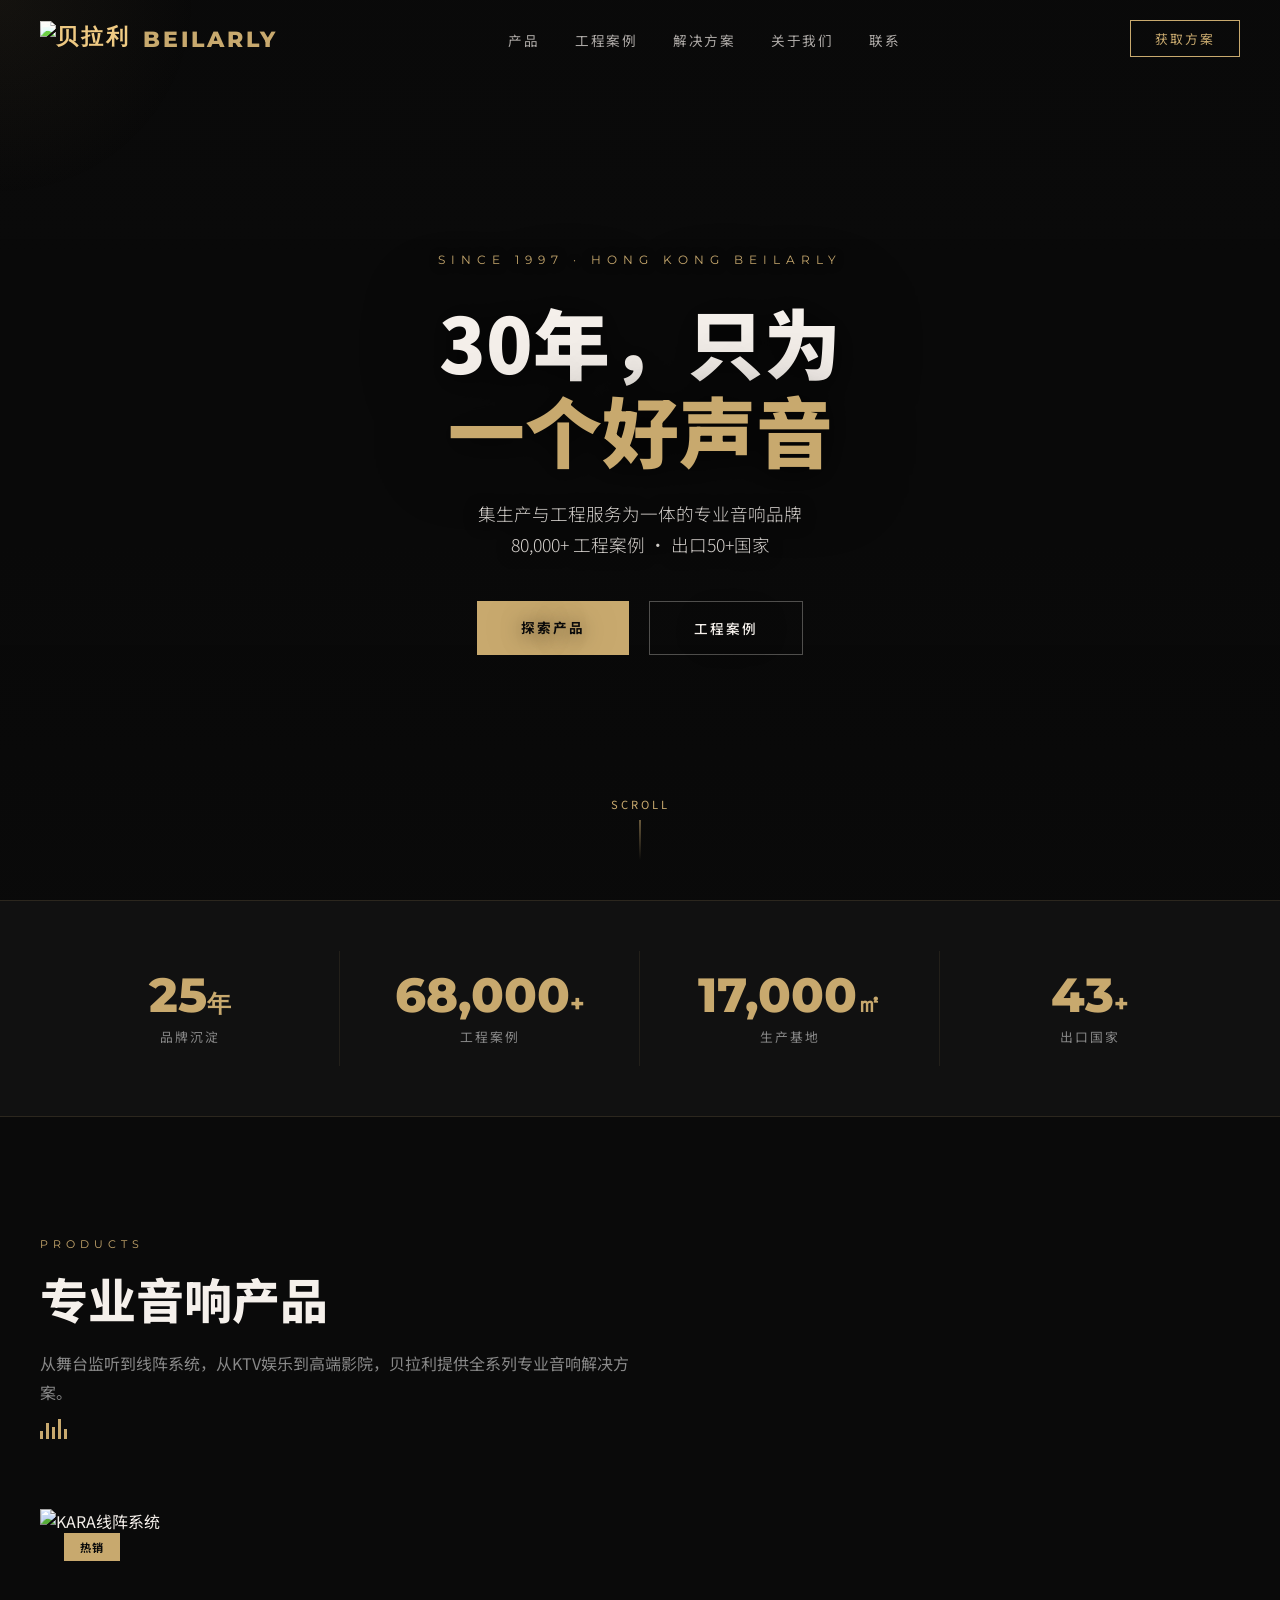
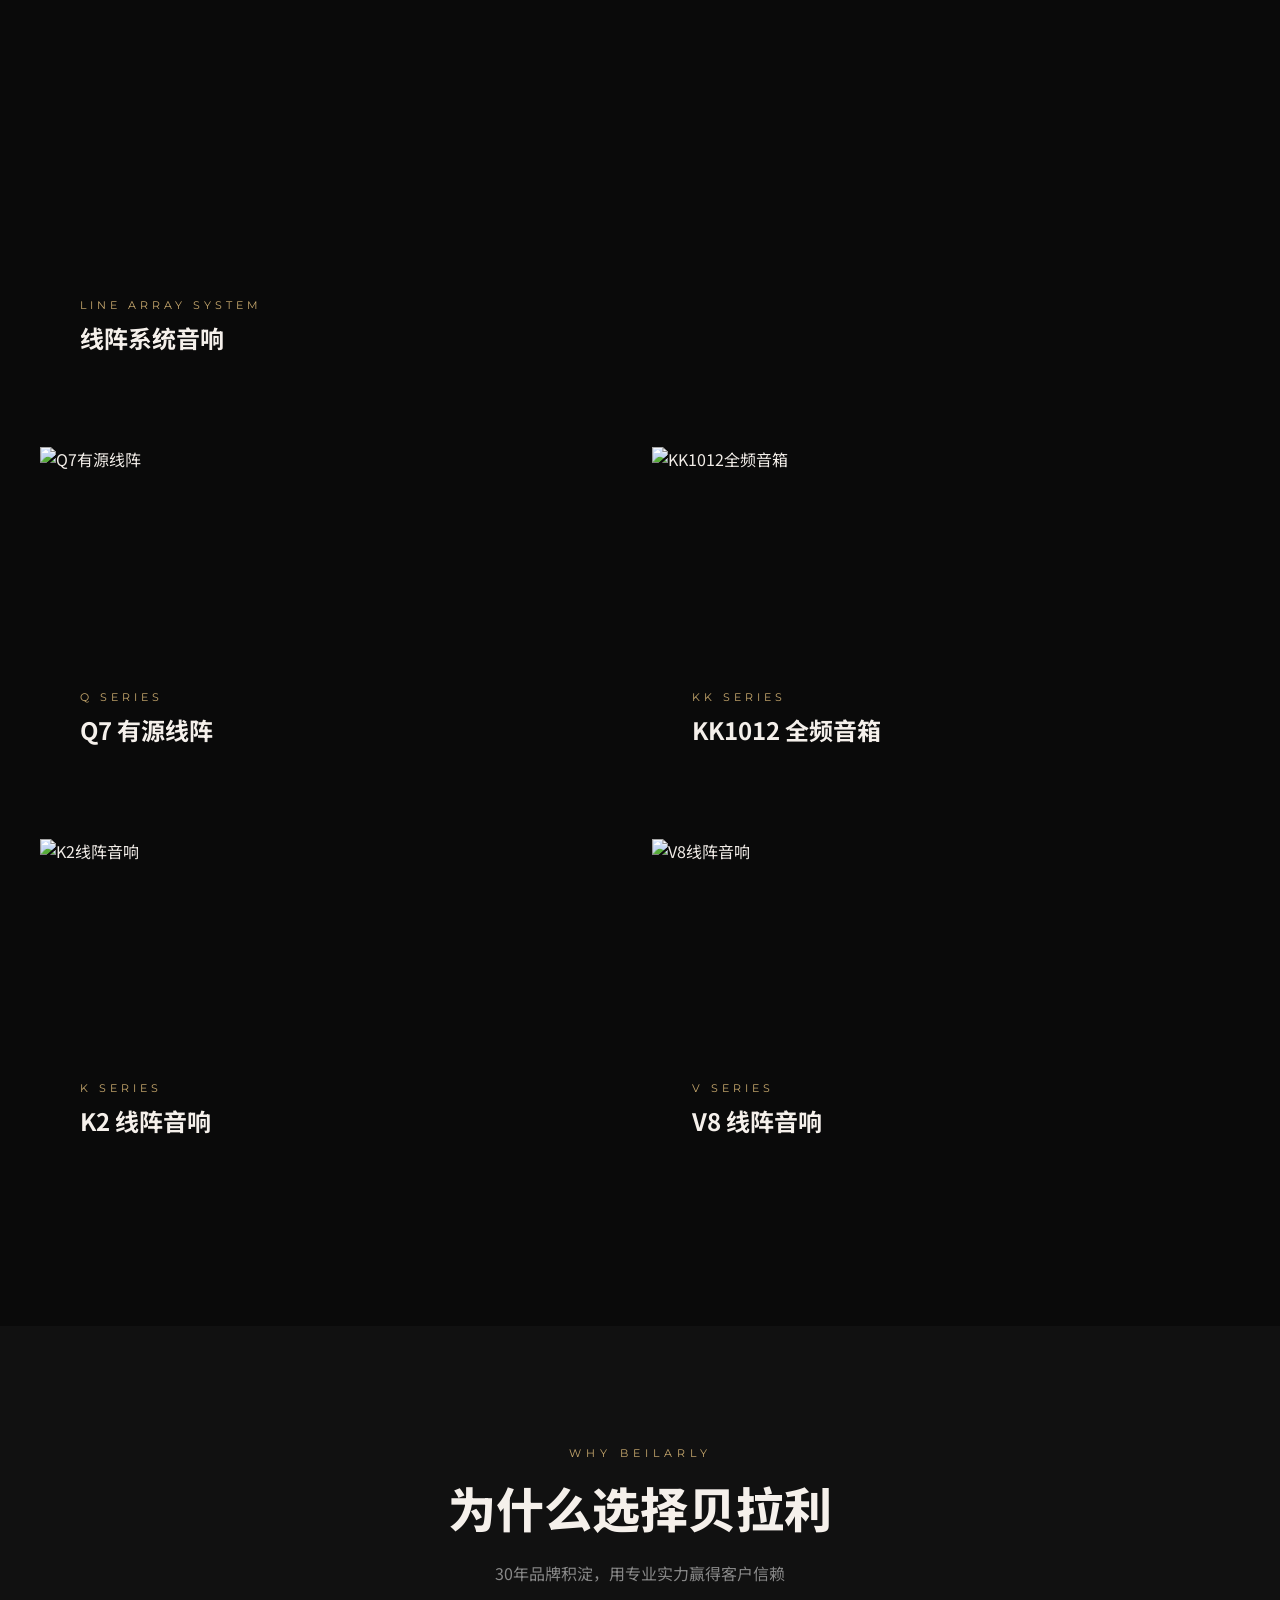
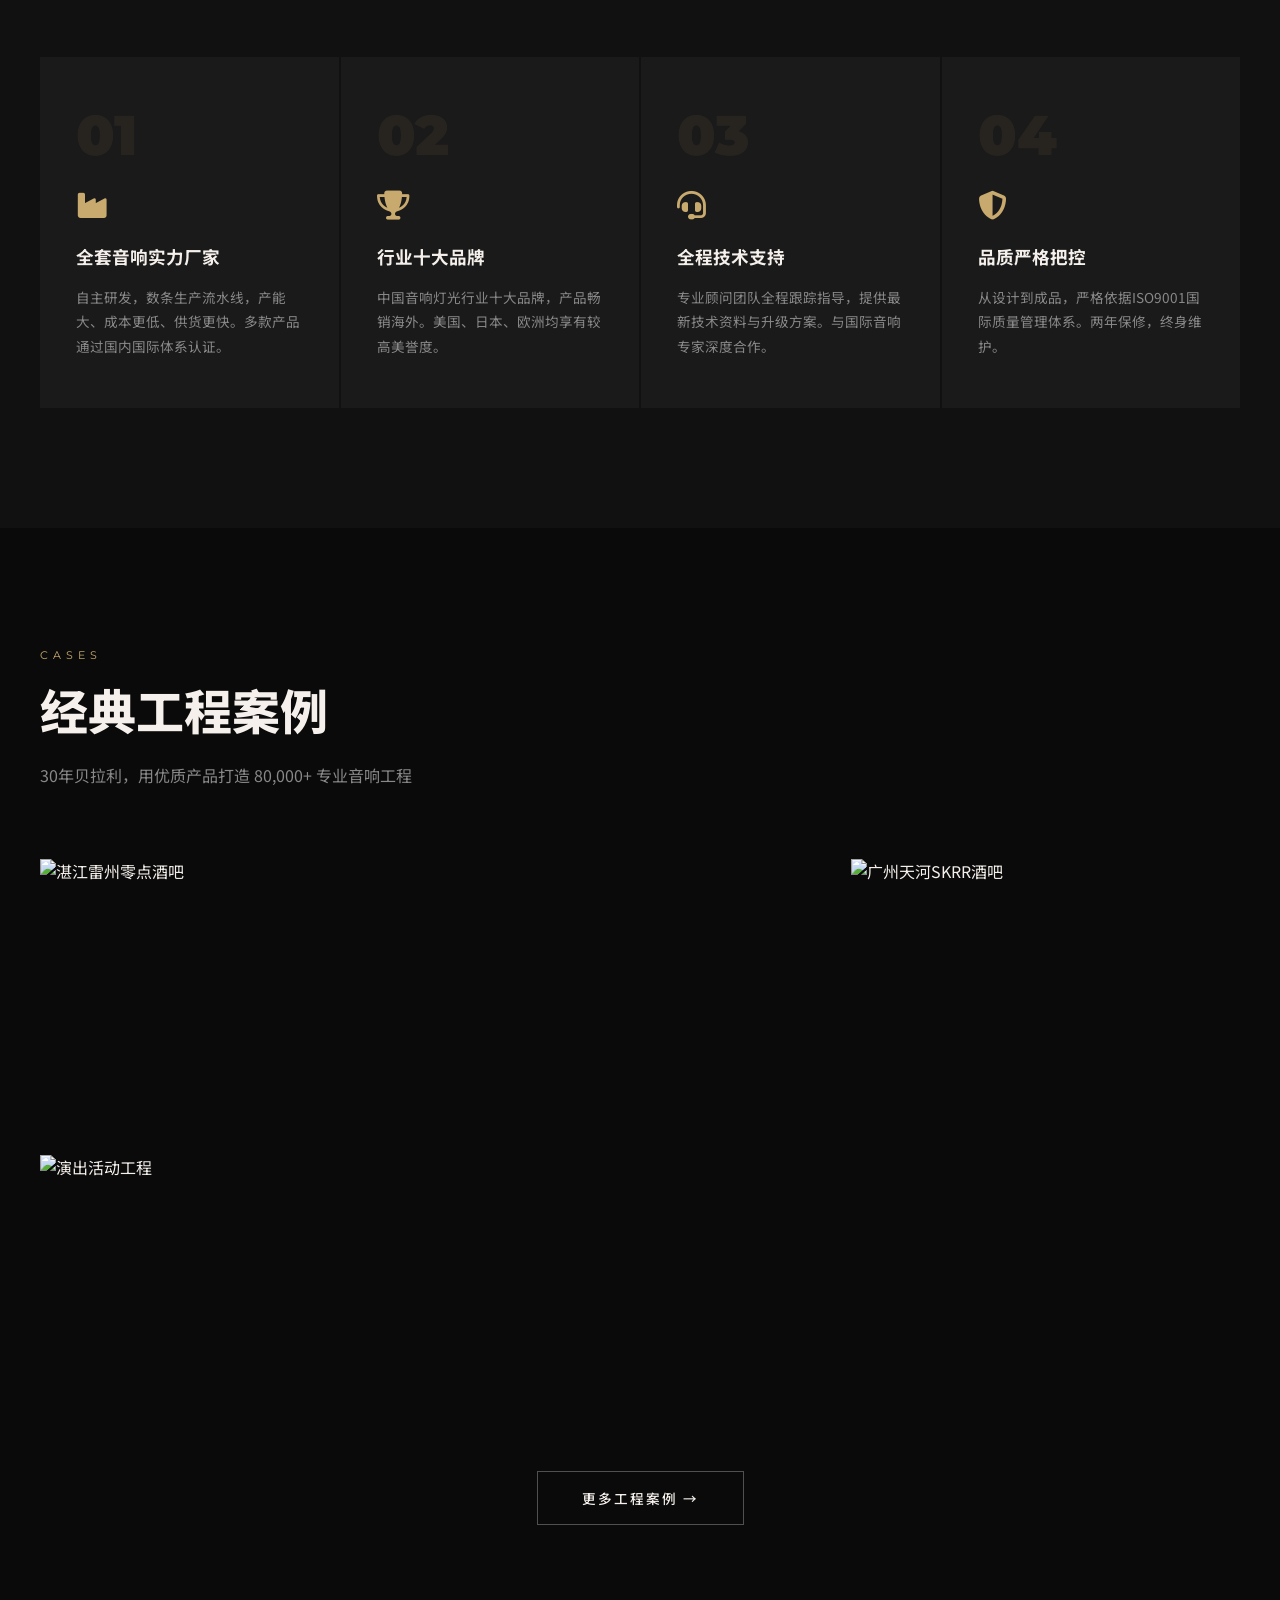
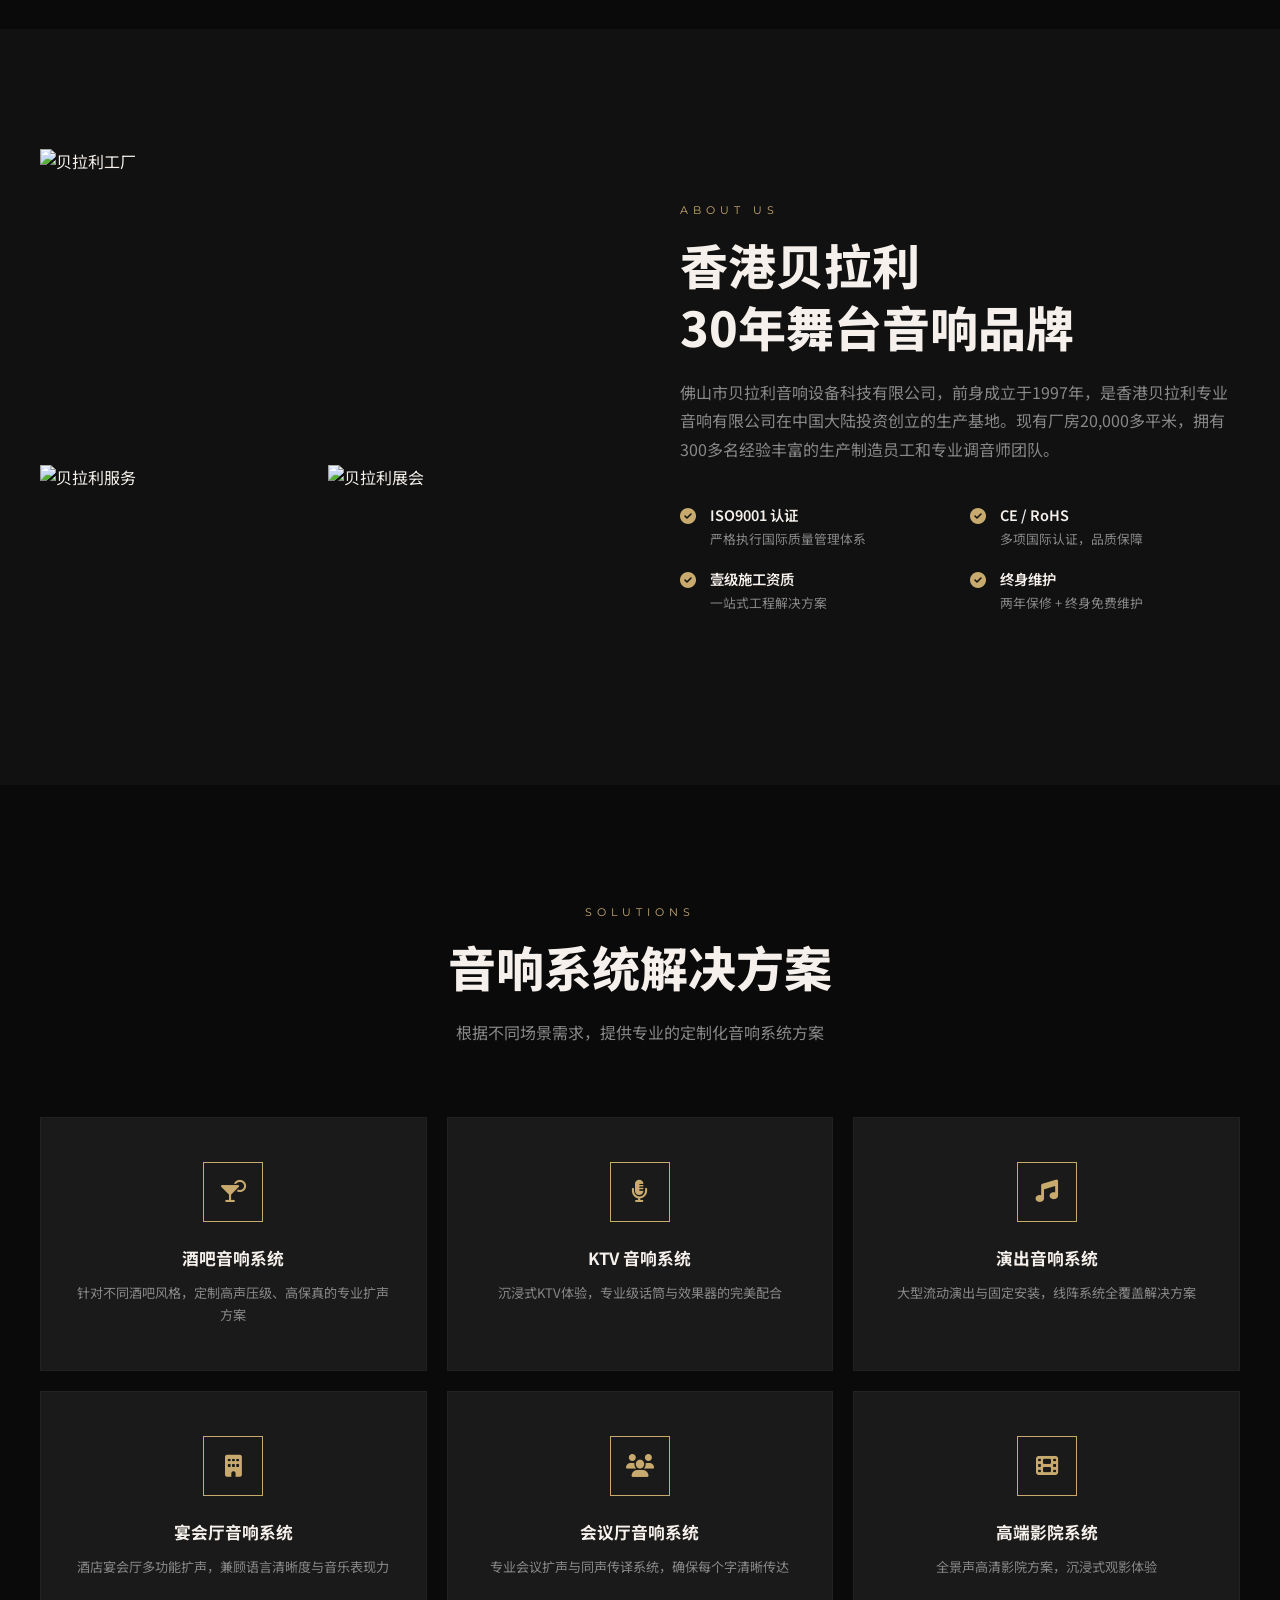
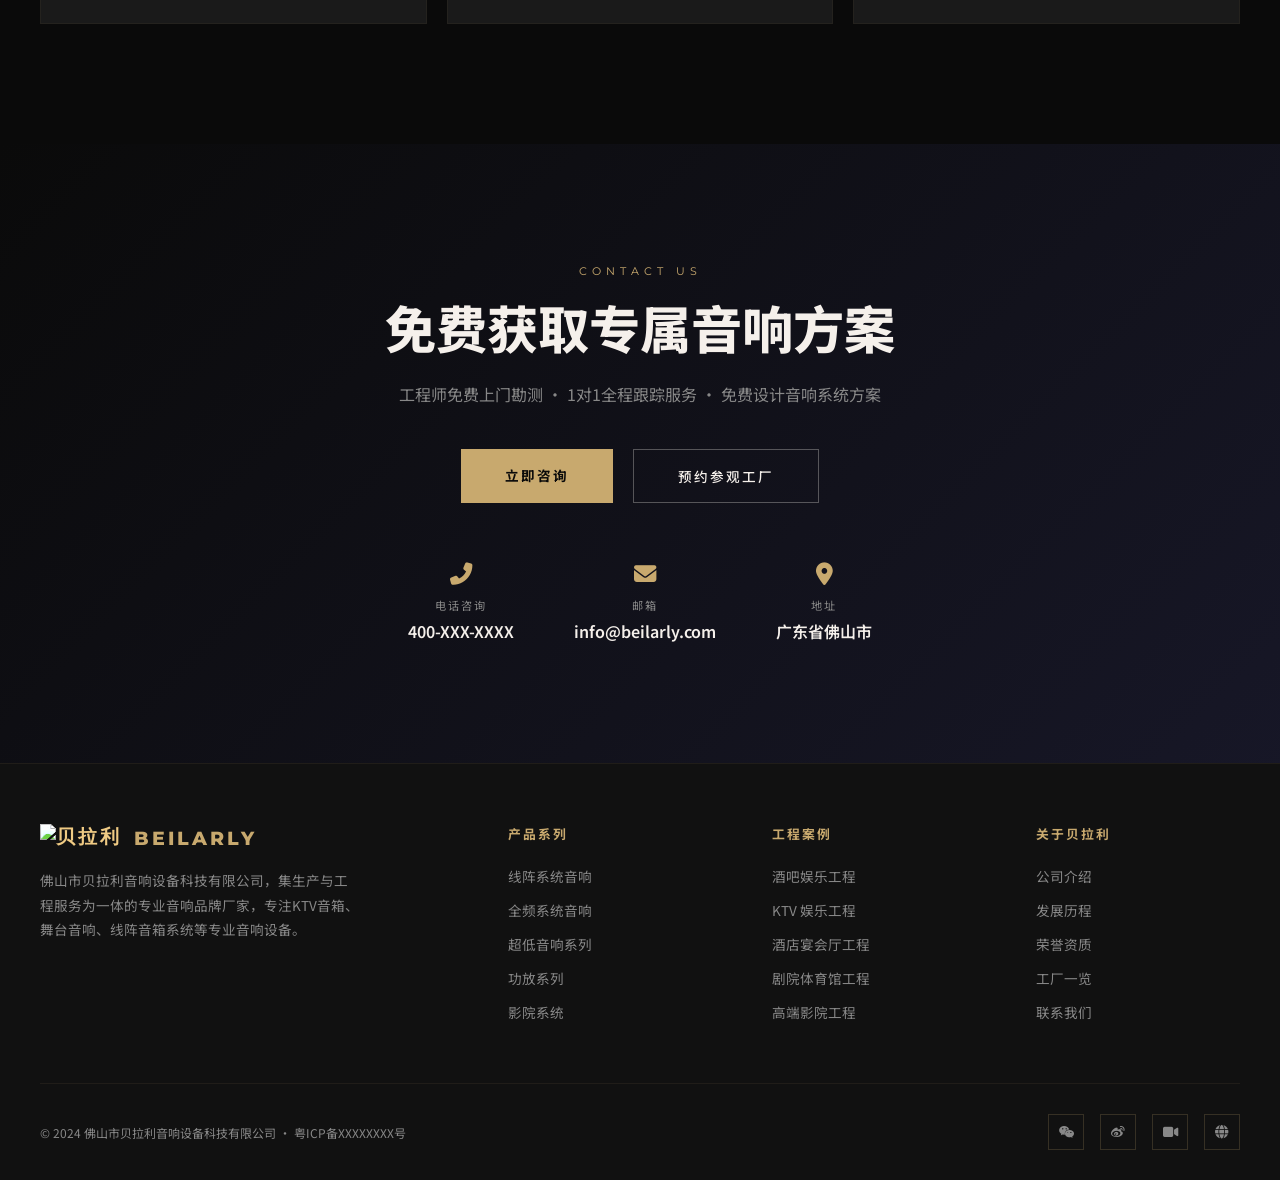
==== commit 81188cae: "Update index.html" ====
--- a/index.html
+++ b/index.html
@@ -1052,108 +1052,19 @@
   </div>
 </footer>
 
+<script src="common.js"></script>
+<script src="editor.js"></script>
 <script>
-// ===== LOADER =====
+// Loader
 window.addEventListener('load', () => {
   setTimeout(() => document.getElementById('loader').classList.add('done'), 800);
 });
-
-// ===== NAV SCROLL =====
-const nav = document.getElementById('nav');
-window.addEventListener('scroll', () => {
-  nav.classList.toggle('scrolled', window.scrollY > 80);
-});
-
-// ===== CURSOR GLOW =====
-const glow = document.getElementById('cursorGlow');
-if (window.innerWidth > 768) {
-  document.addEventListener('mousemove', (e) => {
-    glow.style.left = e.clientX + 'px';
-    glow.style.top = e.clientY + 'px';
-  });
-} else {
-  glow.style.display = 'none';
-}
-
-// ===== REVEAL ON SCROLL =====
-const reveals = document.querySelectorAll('.reveal');
-const observer = new IntersectionObserver((entries) => {
-  entries.forEach(entry => {
-    if (entry.isIntersecting) {
-      entry.target.classList.add('visible');
-      observer.unobserve(entry.target);
-    }
-  });
-}, { threshold: 0.15, rootMargin: '0px 0px -50px 0px' });
-reveals.forEach(el => observer.observe(el));
-
-// ===== NUMBER COUNTER =====
-const counters = document.querySelectorAll('[data-count]');
-const counterObserver = new IntersectionObserver((entries) => {
-  entries.forEach(entry => {
-    if (entry.isIntersecting) {
-      const el = entry.target;
-      const target = parseInt(el.dataset.count);
-      const suffix = el.querySelector('span') ? el.querySelector('span').outerHTML : '';
-      let current = 0;
-      const step = target / 60;
-      const timer = setInterval(() => {
-        current += step;
-        if (current >= target) {
-          current = target;
-          clearInterval(timer);
-        }
-        el.innerHTML = Math.floor(current).toLocaleString() + suffix;
-      }, 25);
-      counterObserver.unobserve(el);
-    }
-  });
-}, { threshold: 0.5 });
-counters.forEach(el => counterObserver.observe(el));
-
-// ===== SMOOTH SCROLL =====
-document.querySelectorAll('a[href^="#"]').forEach(a => {
-  a.addEventListener('click', (e) => {
-    e.preventDefault();
-    const target = document.querySelector(a.getAttribute('href'));
-    if (target) {
-      target.scrollIntoView({ behavior: 'smooth', block: 'start' });
-    }
-  });
-});
-
-// ===== MOBILE NAV (basic toggle) =====
-const navMobile = document.getElementById('navMobile');
-const navLinks = document.querySelector('.nav-links');
-navMobile.addEventListener('click', () => {
-  if (navLinks.style.display === 'flex') {
-    navLinks.style.display = 'none';
-  } else {
-    navLinks.style.display = 'flex';
-    navLinks.style.flexDirection = 'column';
-    navLinks.style.position = 'absolute';
-    navLinks.style.top = '100%';
-    navLinks.style.left = '0';
-    navLinks.style.width = '100%';
-    navLinks.style.background = 'rgba(10,10,10,0.98)';
-    navLinks.style.padding = '20px';
-    navLinks.style.gap = '16px';
-  }
-});
-
-// ===== PARALLAX HERO =====
+// Parallax hero
 window.addEventListener('scroll', () => {
   const hero = document.querySelector('.hero-bg');
-  if (hero) {
-    const scrolled = window.scrollY;
-    // 保留 CSS 的 scale 基准，只叠加 translateY
-    hero.style.transform = `scale(1.1) translateY(${scrolled * 0.25}px)`;
-  }
-  // Hero 淡出效果
+  if (hero) hero.style.transform = 'scale(1.1) translateY(' + (window.scrollY * 0.25) + 'px)';
   const heroContent = document.querySelector('.hero-content');
-  if (heroContent && window.scrollY < 800) {
-    heroContent.style.opacity = 1 - window.scrollY / 600;
-  }
+  if (heroContent && window.scrollY < 800) heroContent.style.opacity = 1 - window.scrollY / 600;
 });
 </script>
 </body>
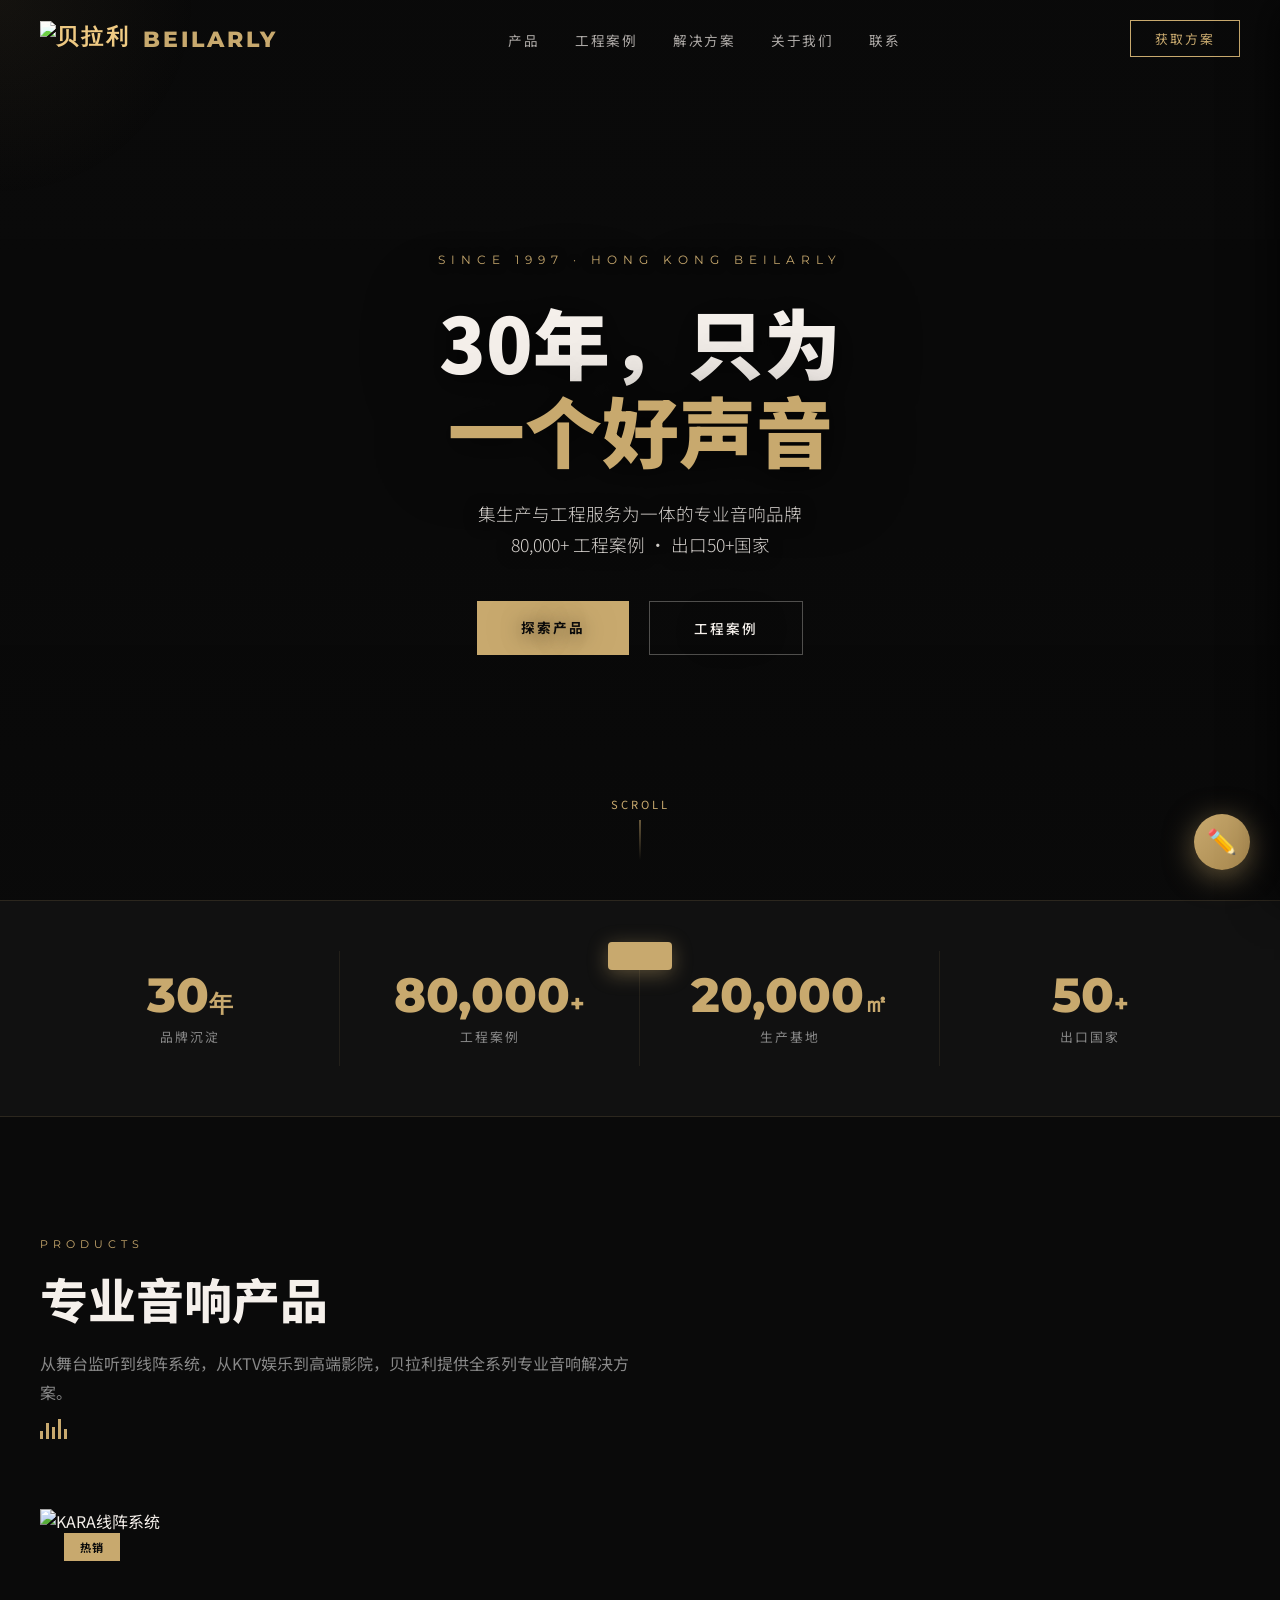
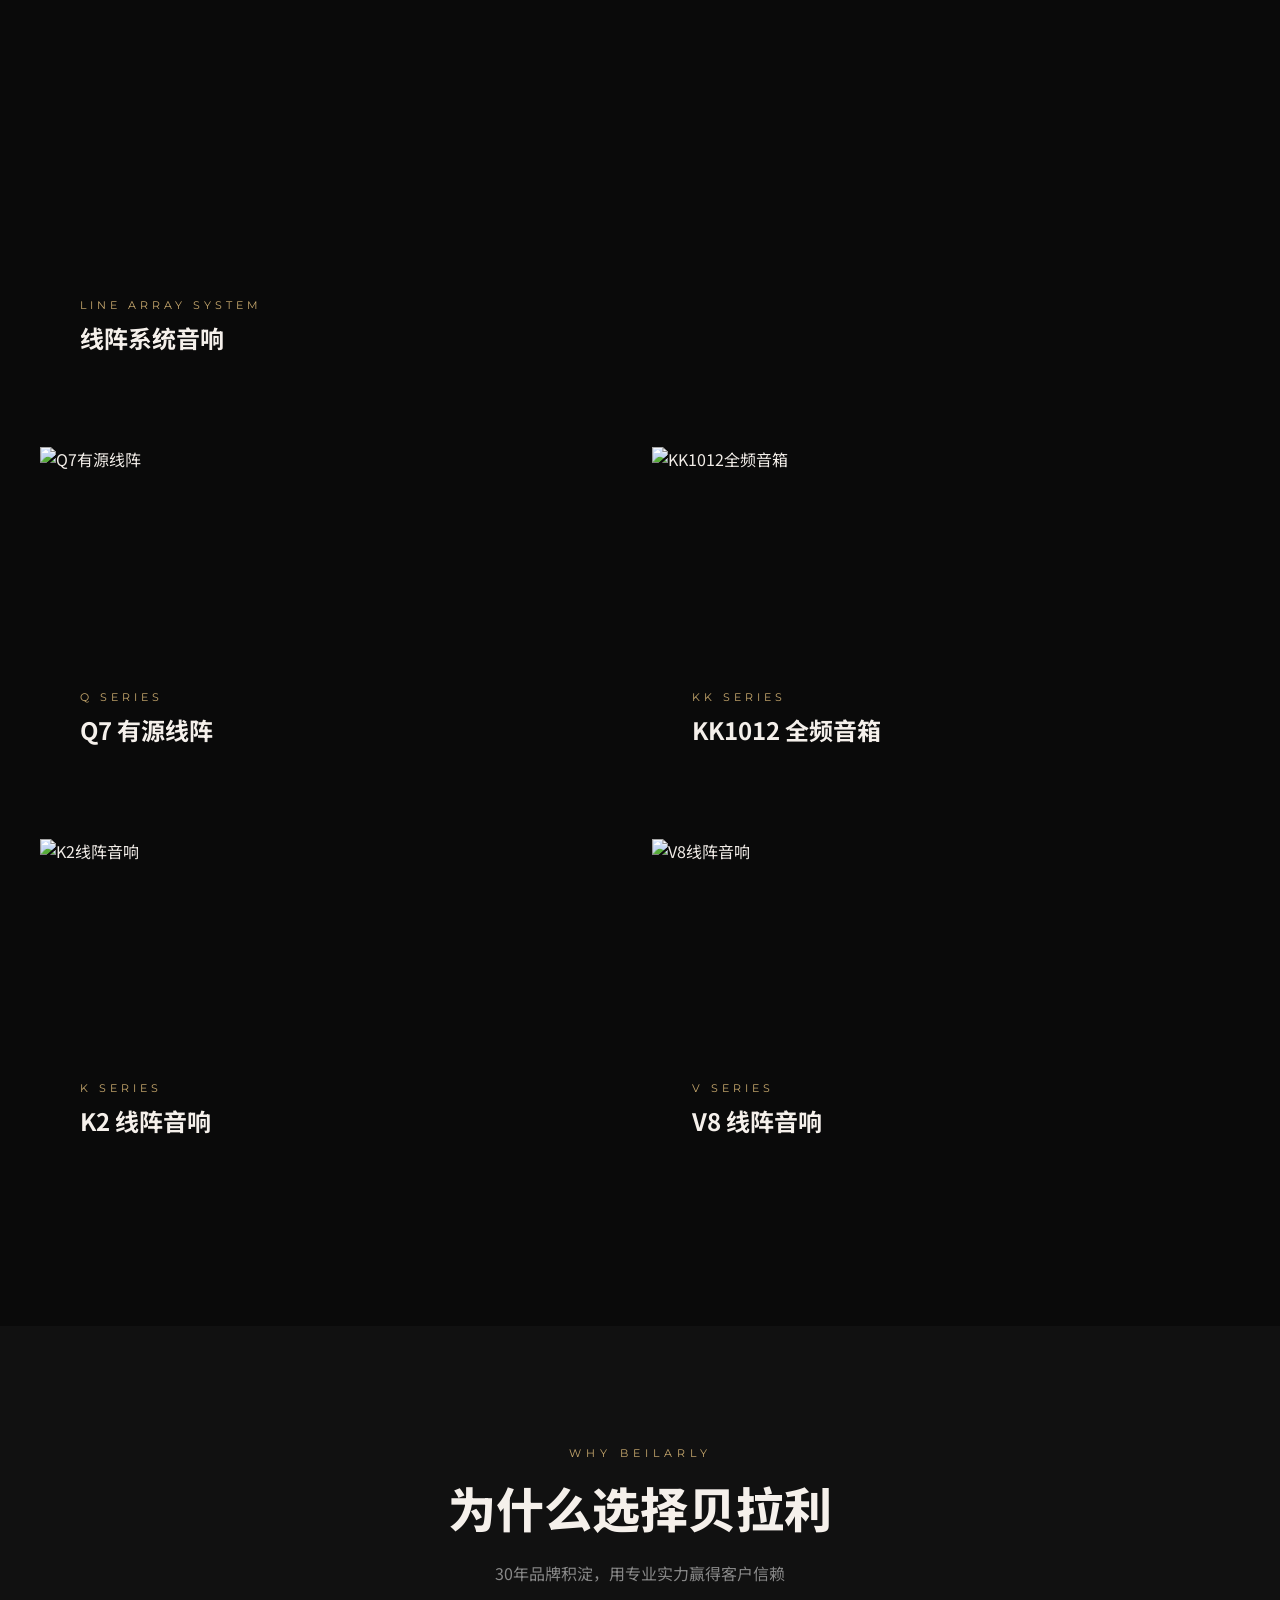
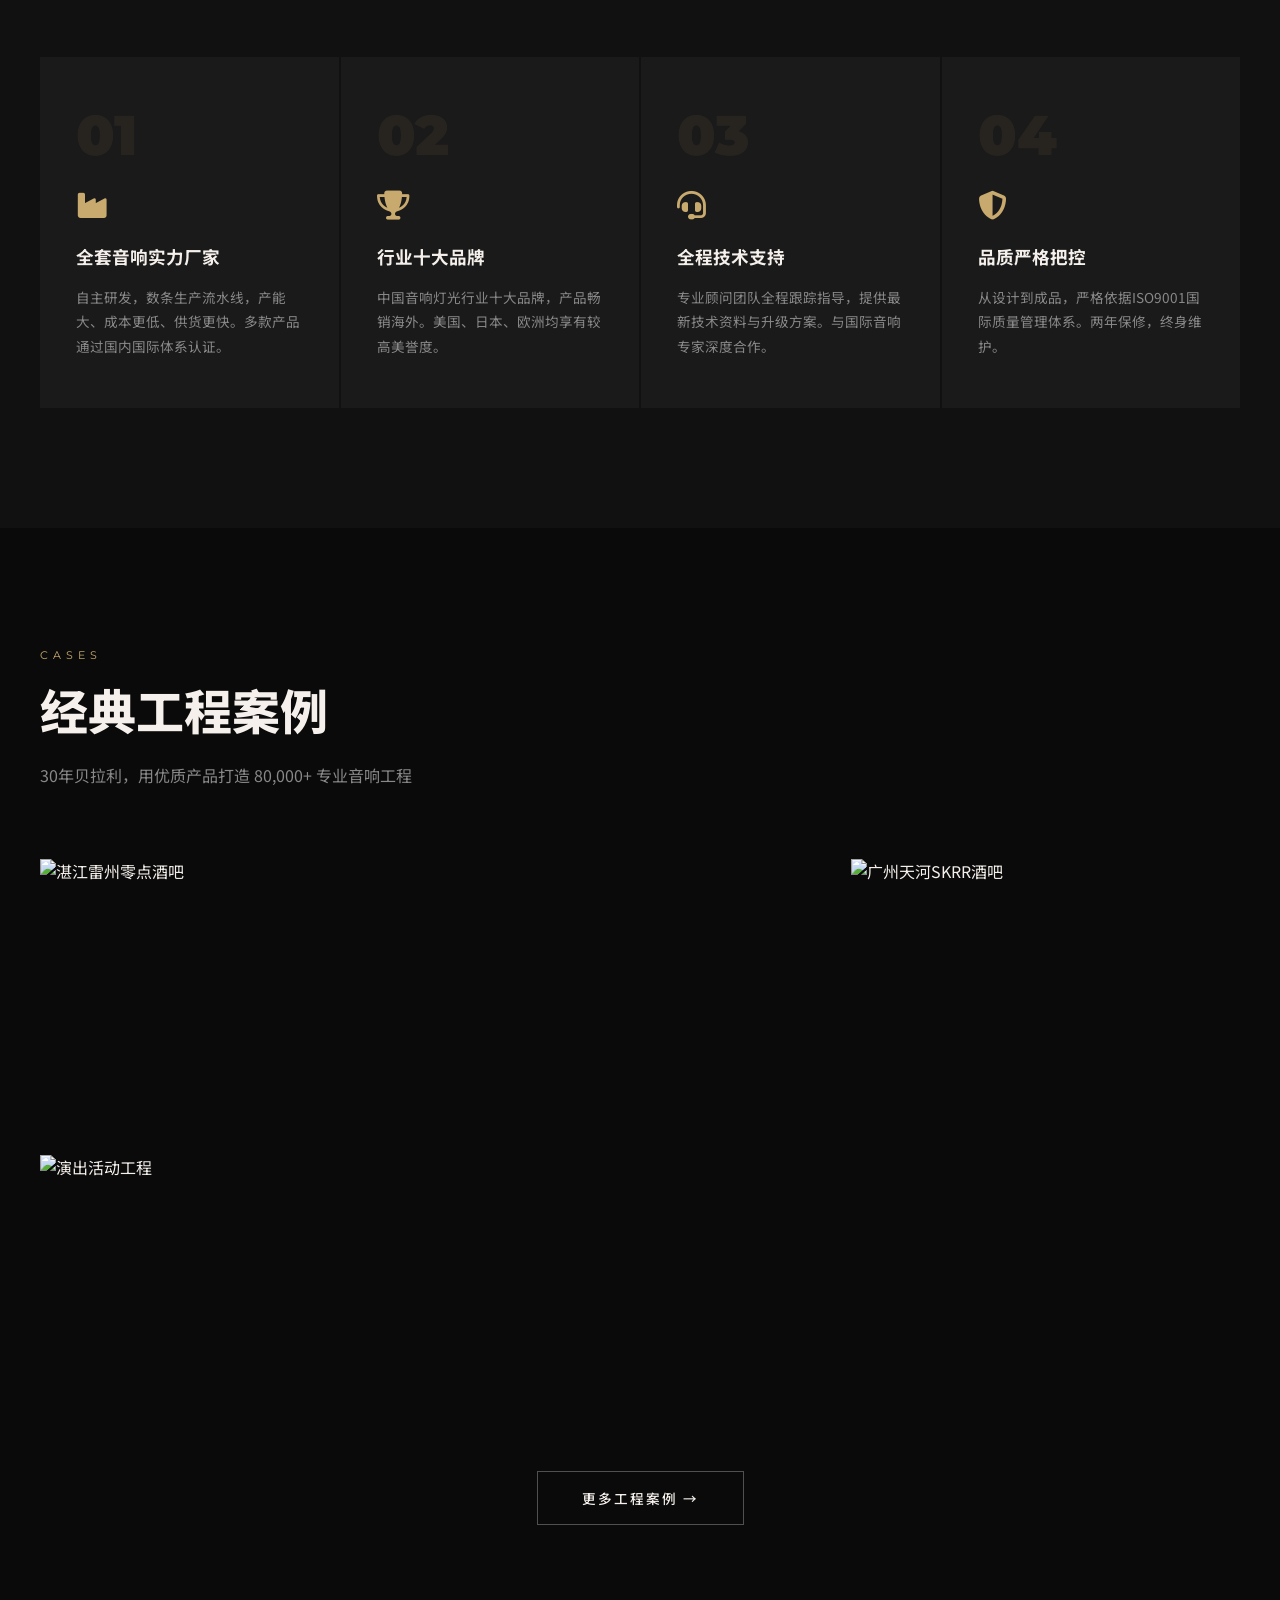
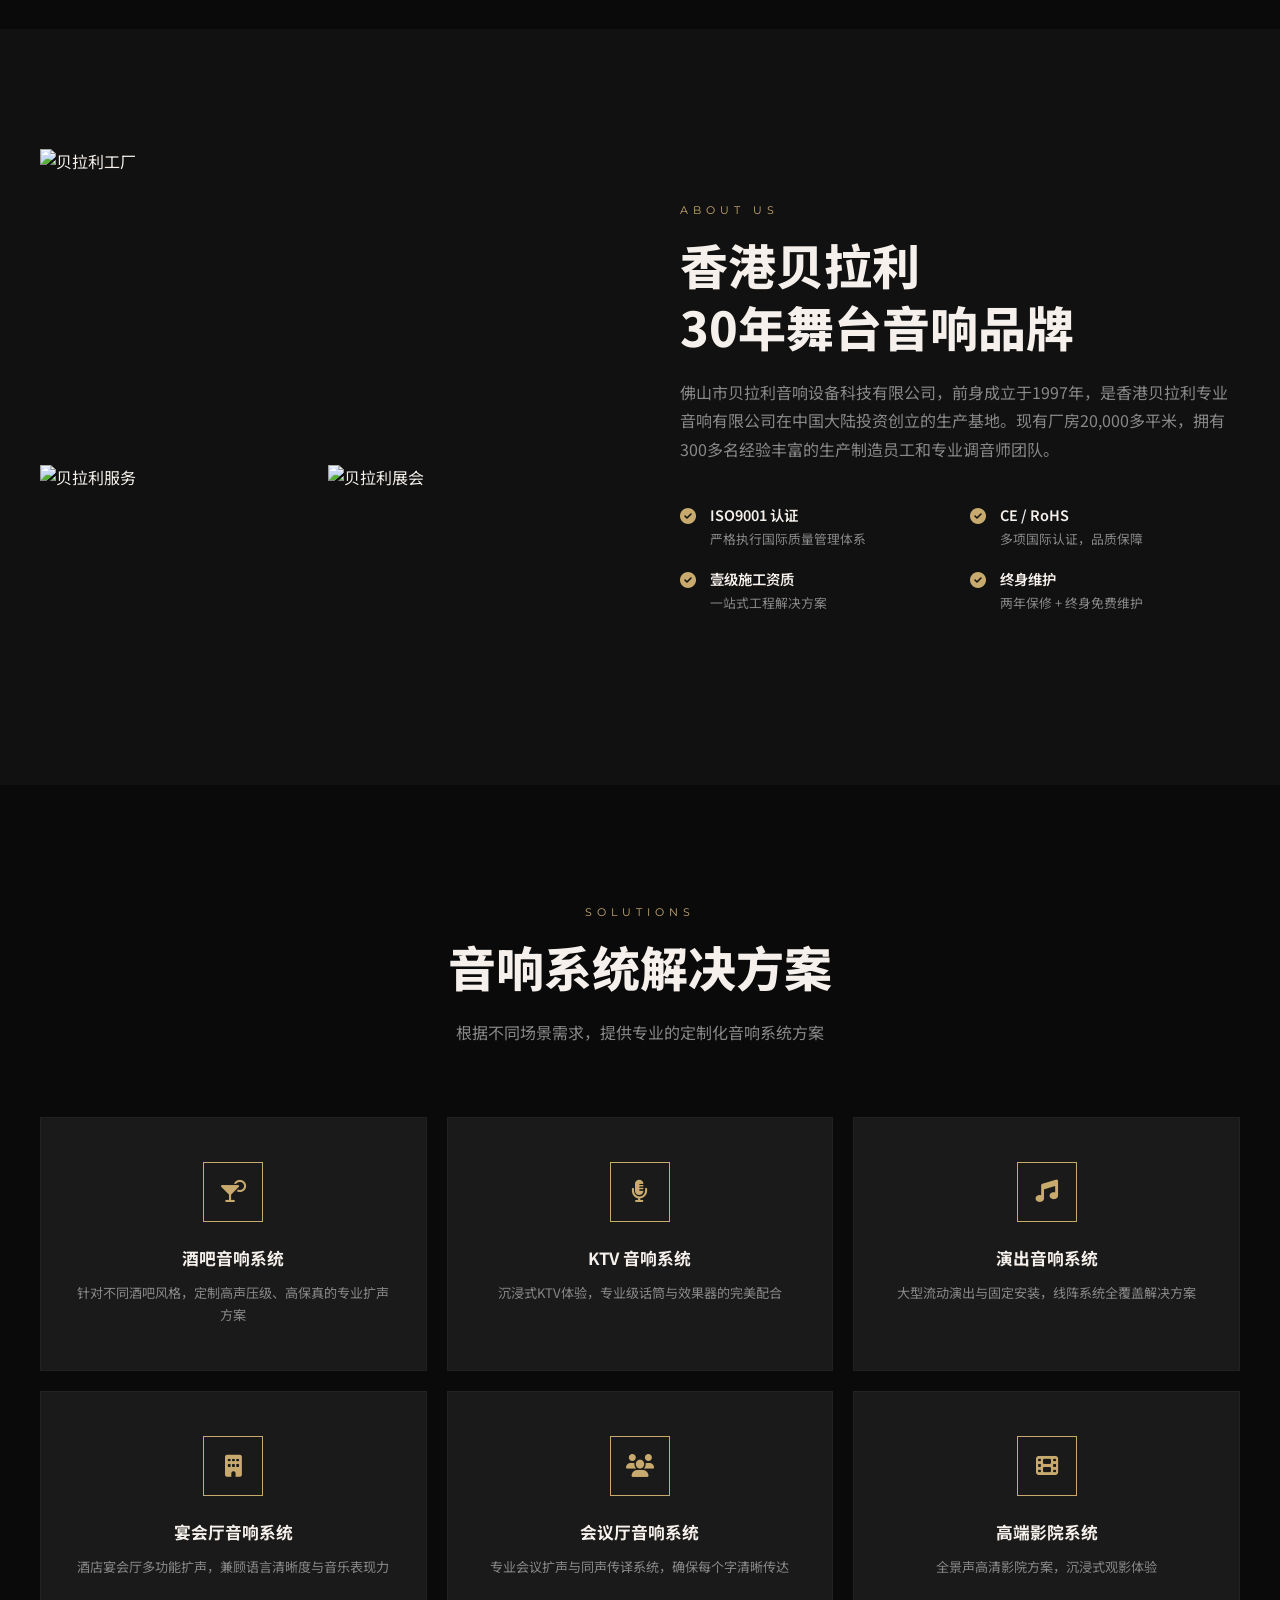
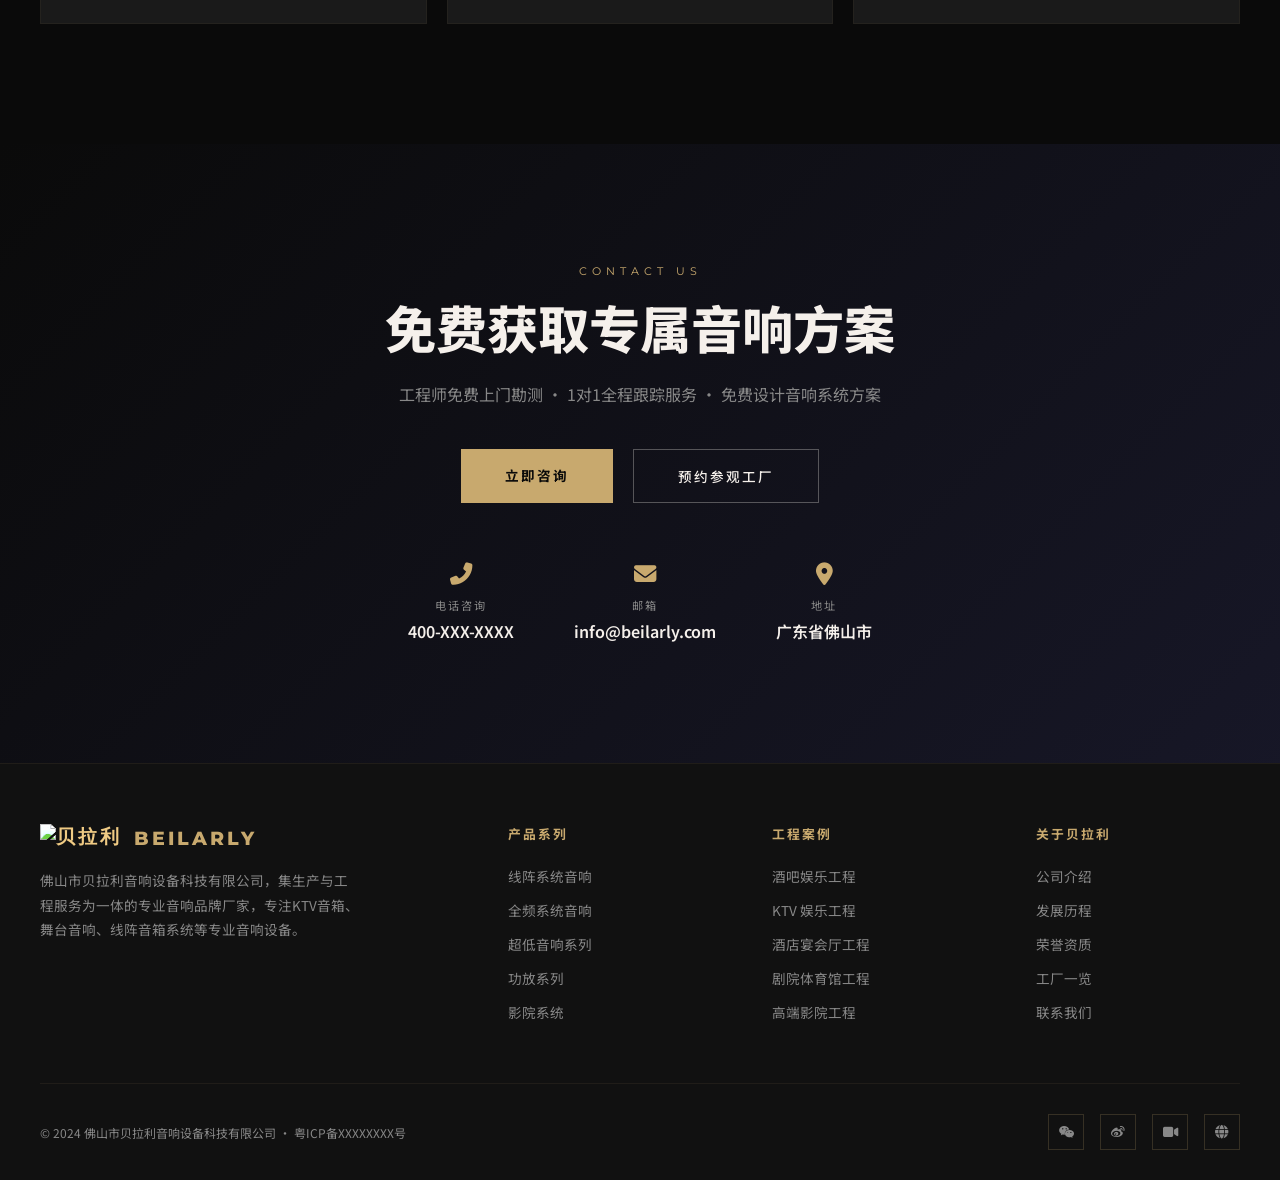
==== commit d2da53db: "Update index.html" ====
--- a/index.html
+++ b/index.html
@@ -129,25 +129,25 @@
   font-size: 0.75rem; letter-spacing: 6px; text-transform: uppercase;
   color: var(--gold); margin-bottom: 30px;
   text-shadow: 0 1px 10px rgba(0,0,0,0.5);
-  opacity: 0; animation: fadeUp 1s ease 0.3s forwards;
+  opacity: 0; animation: fadeUp 0.5s ease 0.15s forwards;
 }
 .hero-title {
   font-size: clamp(2.5rem, 6vw, 5rem);
   font-weight: 900; line-height: 1.15;
   margin-bottom: 24px;
   text-shadow: 0 4px 30px rgba(0,0,0,0.7), 0 0 80px rgba(0,0,0,0.5);
-  opacity: 0; animation: fadeUp 1s ease 0.6s forwards;
+  opacity: 0; animation: fadeUp 0.5s ease 0.3s forwards;
 }
 .hero-title .gold { color: var(--gold); }
 .hero-sub {
   font-size: 1.1rem; font-weight: 300; color: rgba(245,240,235,0.85);
   max-width: 600px; margin: 0 auto 40px; line-height: 1.8;
   text-shadow: 0 2px 15px rgba(0,0,0,0.6);
-  opacity: 0; animation: fadeUp 1s ease 0.9s forwards;
+  opacity: 0; animation: fadeUp 0.5s ease 0.45s forwards;
 }
 .hero-btns {
   display: flex; gap: 20px; justify-content: center; flex-wrap: wrap;
-  opacity: 0; animation: fadeUp 1s ease 1.2s forwards;
+  opacity: 0; animation: fadeUp 0.5s ease 0.6s forwards;
 }
 .btn-primary {
   padding: 16px 44px; background: var(--gold); color: var(--black);
@@ -560,15 +560,15 @@
 }
 .reveal {
   opacity: 0; transform: translateY(40px);
-  transition: all 0.8s cubic-bezier(0.4, 0, 0.2, 1);
+  transition: all 0.45s cubic-bezier(0.4, 0, 0.2, 1);
 }
 .reveal.visible {
   opacity: 1; transform: translateY(0);
 }
-.reveal-delay-1 { transition-delay: 0.1s; }
-.reveal-delay-2 { transition-delay: 0.2s; }
-.reveal-delay-3 { transition-delay: 0.3s; }
-.reveal-delay-4 { transition-delay: 0.4s; }
+.reveal-delay-1 { transition-delay: 0.05s; }
+.reveal-delay-2 { transition-delay: 0.1s; }
+.reveal-delay-3 { transition-delay: 0.15s; }
+.reveal-delay-4 { transition-delay: 0.2s; }
 
 /* ===== SOUND WAVE ANIMATION ===== */
 .soundwave {
@@ -631,7 +631,7 @@
   background: var(--black);
   display: flex; align-items: center; justify-content: center;
   flex-direction: column; gap: 20px;
-  transition: opacity 0.6s ease, visibility 0.6s ease;
+  transition: opacity 0.3s ease, visibility 0.3s ease;
 }
 .loader.done { opacity: 0; visibility: hidden; }
 .loader-logo {
@@ -648,7 +648,7 @@
   content: ''; display: block;
   width: 40%; height: 100%;
   background: var(--gold);
-  animation: loadSlide 1s ease infinite;
+  animation: loadSlide 0.5s ease infinite;
 }
 @keyframes loadSlide {
   from { transform: translateX(-100%); }
@@ -1057,7 +1057,7 @@
 <script>
 // Loader
 window.addEventListener('load', () => {
-  setTimeout(() => document.getElementById('loader').classList.add('done'), 800);
+  setTimeout(() => document.getElementById('loader').classList.add('done'), 400);
 });
 // Parallax hero
 window.addEventListener('scroll', () => {
